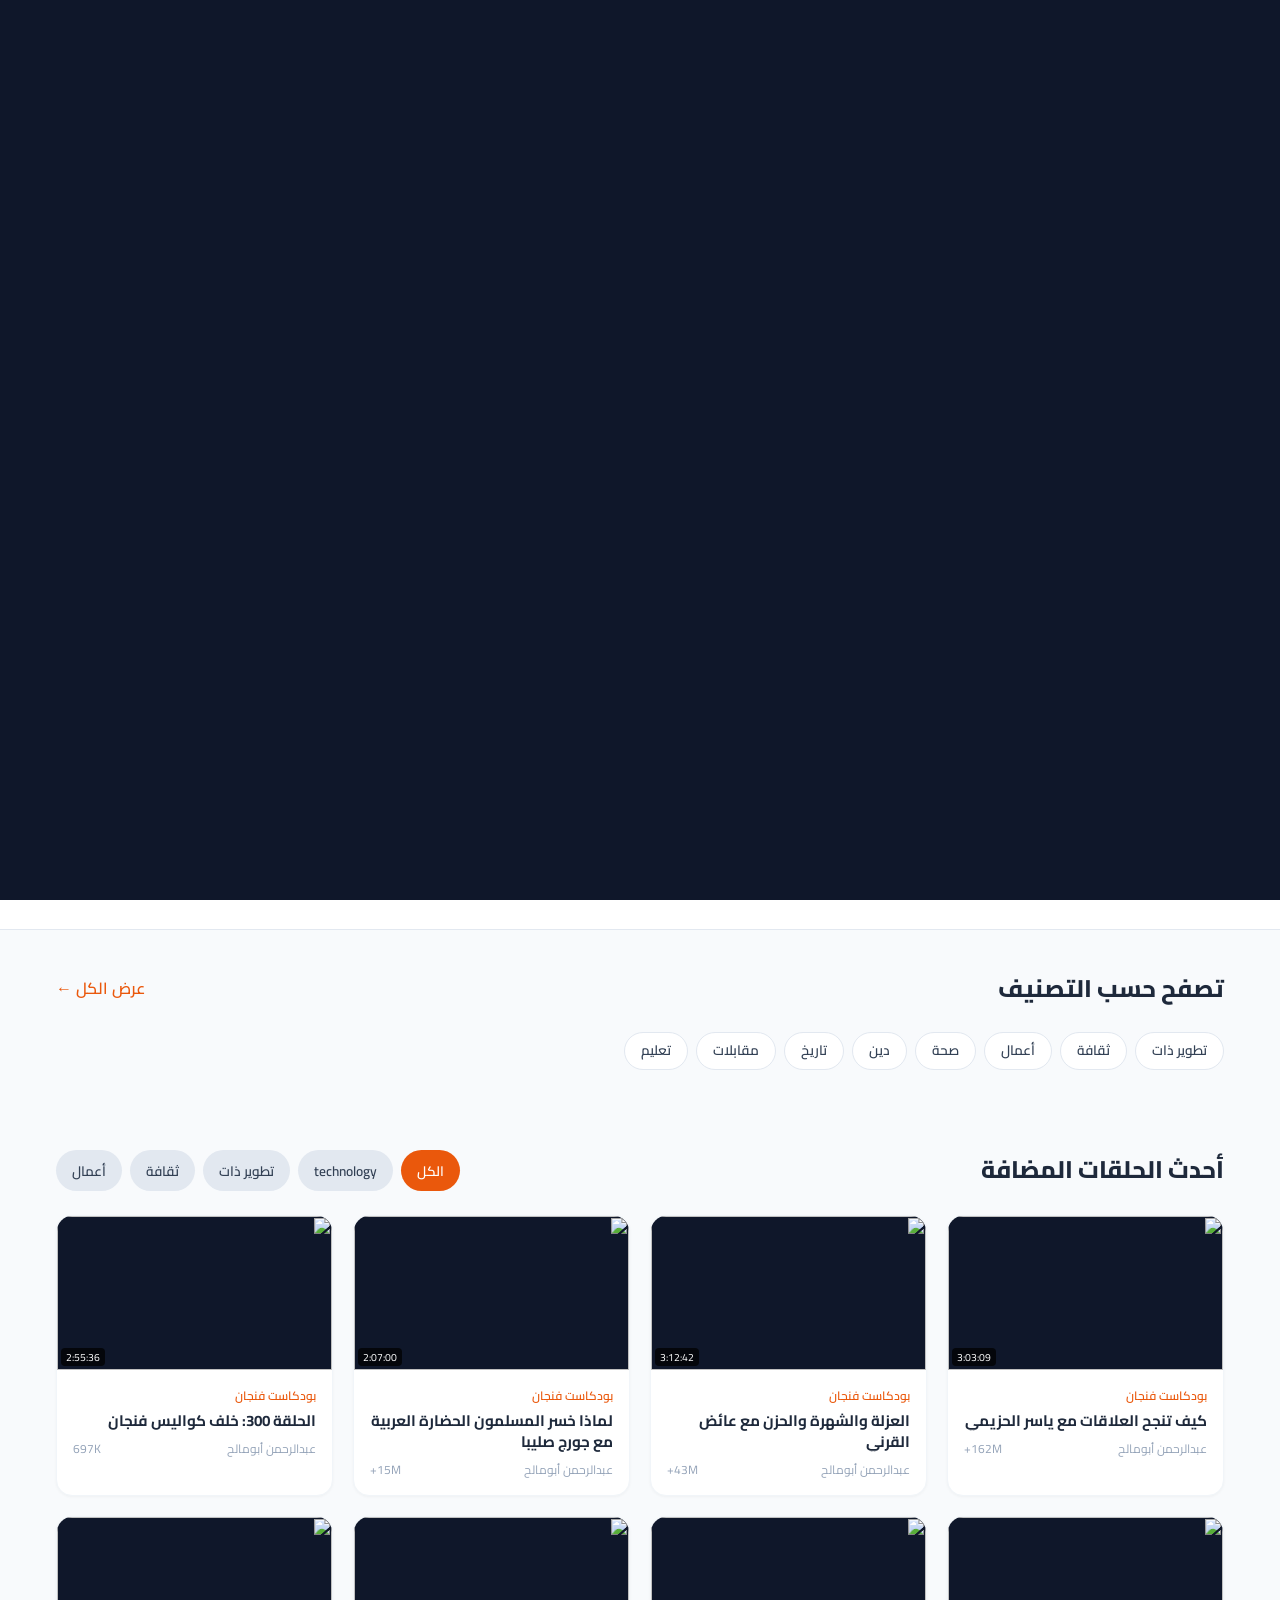
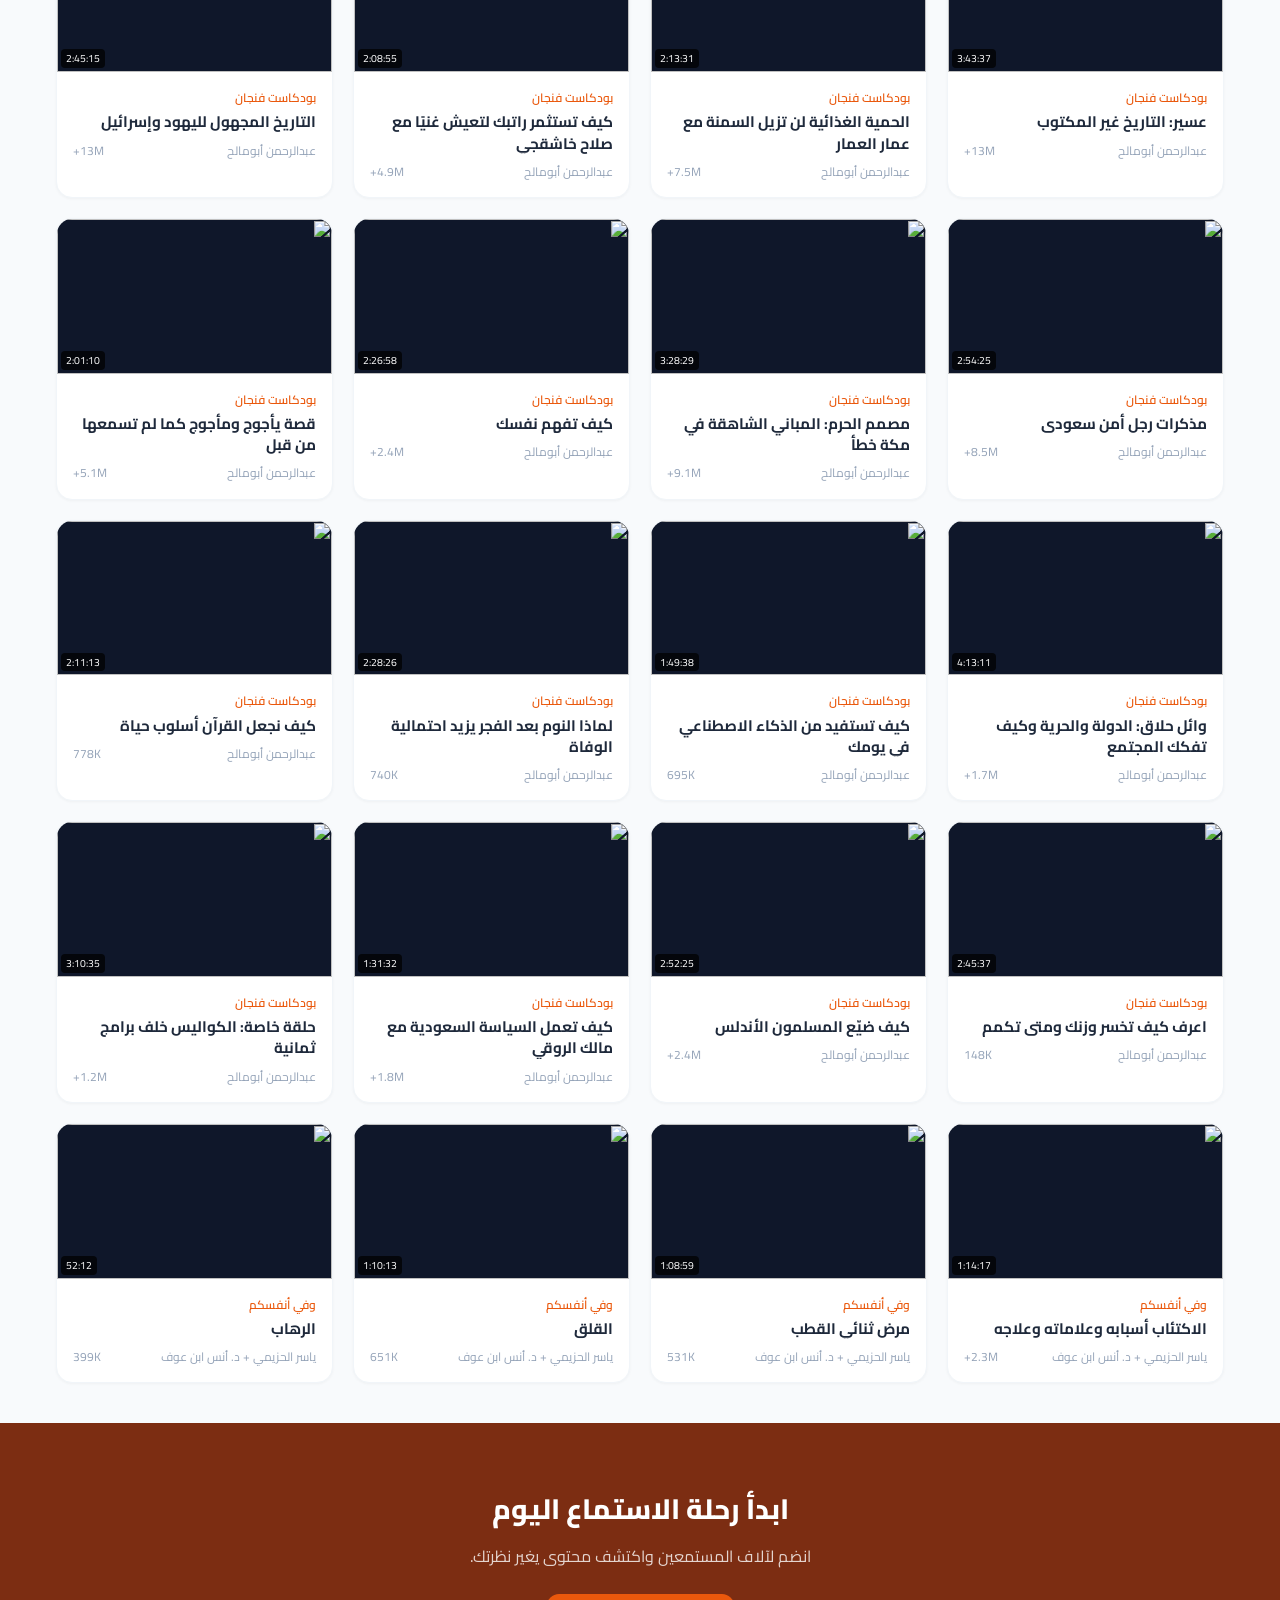
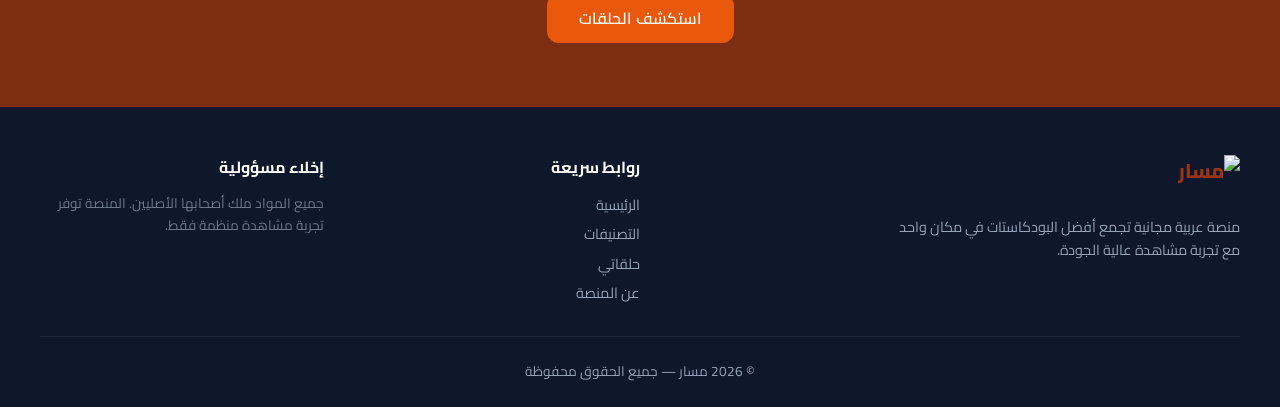
==== index.html @ dd9d873a "Update index.html" ====
<!DOCTYPE html>
<html lang="ar" dir="rtl">
<head>
  <meta charset="UTF-8"/>
  <meta name="viewport" content="width=device-width, initial-scale=1.0"/>
  <title>مسار | Masar</title>
  <link href="https://fonts.googleapis.com/css2?family=Cairo:wght@400;600;700;800&family=Inter:wght@400;600;700&display=swap" rel="stylesheet"/>
  <link rel="stylesheet" href="css/style.css"/>
</head>
<body class="rtl">
  <nav class="navbar" id="navbar"></nav>

  <section class="hero hero-modern">
    <div class="hero-inner">
      <!-- Visual side - standing style like Manhaj -->
      <div class="hero-visual">
        <div class="hosts-composition">
          <!-- Soft glow behind -->
          <div class="glow-circle"></div>

          <!-- Back hosts -->
          <div class="host-figure host-back host-left">
            <img src="img/abumalih.png" alt="عبدالرحمن أبومالح"/>
          </div>
          <div class="host-figure host-back host-right">
            <img src="img/host3.png" alt="مضيف"/>
          </div>

          <!-- Front: Yasser -->
          <div class="host-figure host-front">
            <img src="img/yasser.png" alt="ياسر الحزيمي"/>
          </div>

          <!-- Floating badges (these move) -->
          <div class="float-badge badge-top">
            <span class="badge-icon"><svg viewBox="0 0 24 24" width="18" height="18" fill="currentColor" aria-hidden="true"><path d="M8 5v14l11-7z"/></svg></span>
            <div>
              <strong>70+</strong>
              <small>حلقة مميزة</small>
            </div>
          </div>
          <div class="float-badge badge-bottom">
            <span class="badge-icon green"><svg viewBox="0 0 24 24" width="18" height="18" fill="currentColor" aria-hidden="true"><path d="M19 13h-6v6h-2v-6H5v-2h6V5h2v6h6v2z"/></svg></span>
            <div>
              <strong>10+</strong>
              <small>تصنيفات</small>
            </div>
          </div>
          <div class="float-badge badge-mid">
            <span class="badge-icon blue"><svg viewBox="0 0 24 24" width="18" height="18" fill="currentColor" aria-hidden="true"><path d="M12 3a9 9 0 0 0-9 9v7c0 1.1.9 2 2 2h2v-8H5v-1a7 7 0 0 1 14 0v1h-2v8h2c1.1 0 2-.9 2-2v-7a9 9 0 0 0-9-9z"/></svg></span>
            <div>
              <strong>مجاني</strong>
              <small>100% بدون اشتراك</small>
            </div>
          </div>
          <div class="float-icon icon-play"><svg viewBox="0 0 24 24" width="18" height="18" fill="currentColor" aria-hidden="true"><path d="M8 5v14l11-7z"/></svg></div>
          <div class="float-icon icon-award"><svg viewBox="0 0 24 24" width="20" height="20" fill="currentColor" aria-hidden="true"><path d="M12 17.27L18.18 21l-1.64-7.03L22 9.24l-7.19-.61L12 2 9.19 8.63 2 9.24l5.46 4.73L5.82 21z"/></svg></div>
          <div class="float-icon icon-users"><svg viewBox="0 0 24 24" width="20" height="20" fill="currentColor" aria-hidden="true"><path d="M16 11c1.66 0 2.99-1.34 2.99-3S17.66 5 16 5s-3 1.34-3 3 1.34 3 3 3zm-8 0c1.66 0 2.99-1.34 2.99-3S9.66 5 8 5 5 6.34 5 8s1.34 3 3 3zm0 2c-2.33 0-7 1.17-7 3.5V19h14v-2.5c0-2.33-4.67-3.5-7-3.5zm8 0c-.29 0-.62.02-.97.05 1.16.84 1.97 1.97 1.97 3.45V19h6v-2.5c0-2.33-4.67-3.5-7-3.5z"/></svg></div>
        </div>
        <div class="brand-watermark">مسار</div>
      </div>

      <!-- Content side -->
      <div class="hero-content">
        <h1 id="heroTitle">اكتشف أفضل البودكاستات<br>العربية مع <span>مسار</span></h1>
        <p id="heroDesc">انضم إلى آلاف المستمعين العرب. تصفح مئات الحلقات المجانية في التطوير الذاتي، الثقافة، الأعمال، الدين وأكثر واحصل على تجربة مشاهدة عالية الجودة.</p>
        
        <div class="search-box modern-search">
          <button id="searchBtn" onclick="doSearch()">ابحث الآن</button>
          <input type="text" id="searchInput" placeholder="ابحث عن حلقة (مثال: تطوير الذات)..." onkeypress="if(event.key==='Enter')doSearch()"/>
          <span class="search-icon"><svg viewBox="0 0 24 24" width="18" height="18" fill="none" stroke="currentColor" stroke-width="2.2" stroke-linecap="round" aria-hidden="true"><circle cx="11" cy="11" r="7"/><path d="M20 20l-3.5-3.5"/></svg></span>
        </div>

        <div class="hero-badges" id="badges">
          <span>✓ محتوى مجاني</span>
          <span>✓ فيديو عالي الجودة</span>
          <span>✓ محتوى متنوع</span>
        </div>
      </div>
    </div>
  </section>

  <section class="stats">
    <div class="stats-grid">
      <div class="stat-card">
        <div class="stat-icon"><svg viewBox="0 0 24 24" width="18" height="18" fill="currentColor" aria-hidden="true"><path d="M9 16.17L4.83 12l-1.42 1.41L9 19 21 7l-1.41-1.41z"/></svg></div>
        <div class="stat-num" id="stat1">100%</div>
        <div class="stat-label" id="stat1l">محتوى مجاني</div>
      </div>
      <div class="stat-card">
        <div class="stat-icon"><svg viewBox="0 0 24 24" width="18" height="18" fill="currentColor" aria-hidden="true"><path d="M10 4H4c-1.1 0-2 .9-2 2v12c0 1.1.9 2 2 2h16c1.1 0 2-.9 2-2V8c0-1.1-.9-2-2-2h-8l-2-2z"/></svg></div>
        <div class="stat-num" id="stat2">10</div>
        <div class="stat-label" id="stat2l">تصنيف مختلف</div>
      </div>
      <div class="stat-card">
        <div class="stat-icon"><svg viewBox="0 0 24 24" width="18" height="18" fill="currentColor" aria-hidden="true"><path d="M12 3a9 9 0 0 0-9 9v7c0 1.1.9 2 2 2h2v-8H5v-1a7 7 0 0 1 14 0v1h-2v8h2c1.1 0 2-.9 2-2v-7a9 9 0 0 0-9-9z"/></svg></div>
        <div class="stat-num" id="stat3">70</div>
        <div class="stat-label" id="stat3l">حلقة متاحة</div>
      </div>
      <div class="stat-card">
        <div class="stat-icon"><svg viewBox="0 0 24 24" width="18" height="18" fill="currentColor" aria-hidden="true"><path d="M8 5v14l11-7z"/></svg></div>
        <div class="stat-num" id="stat4">12K+</div>
        <div class="stat-label" id="stat4l">مشاهدة للحلقات</div>
      </div>
    </div>
  </section>

  <section class="section">
    <div class="section-header">
      <h2 id="browseTitle"></h2>
      <a href="categories.html" id="viewAll" style="color:var(--primary-600);font-weight:600"></a>
    </div>
    <div class="chips" id="homeCats"></div>
  </section>

  <section class="section" id="latestSec">
    <div class="section-header">
      <h2 id="latestTitle"></h2>
      <div class="chips" id="filters"></div>
    </div>
    <div class="podcast-grid" id="grid"></div>
  </section>

  <section class="cta">
    <h2 id="ctaTitle"></h2>
    <p id="ctaDesc"></p>
    <a href="categories.html" class="btn btn-primary" id="ctaBtn" style="font-size:1rem;padding:0.75rem 2rem"></a>
  </section>

  <footer class="footer" id="footer"></footer>

  <script src="https://www.gstatic.com/firebasejs/10.13.1/firebase-app-compat.js"></script>
  <script src="https://www.gstatic.com/firebasejs/10.13.1/firebase-auth-compat.js"></script>
  <script src="js/firebase-config.js"></script>
  <script src="js/data.js"></script>
  <script src="js/app.js"></script>
  <script>initFirebase();</script>
  <script>
    function renderPage(){ renderHome(); }
    renderHome();
  </script>
</body>
</html>
---- css/style.css ----
:root {
  --primary-50: #fff7ed;
  --primary-100: #ffedd5;
  --primary-400: #fb923c;
  --primary-500: #f97316;
  --primary-600: #ea580c;
  --primary-700: #c2410c;
  --primary-800: #9a3412;
  --primary-900: #7c2d12;
}

* { box-sizing: border-box; margin: 0; padding: 0; }
html {
  scroll-behavior: smooth;
}
html, body {
  scroll-behavior: smooth;
  overscroll-behavior: smooth;
}

body {
  font-family: 'Cairo', 'Segoe UI', Tahoma, sans-serif;
  background: #f8fafc;
  color: #1e293b;
  line-height: 1.6;
}

body.ltr { font-family: 'Inter', 'Segoe UI', sans-serif; direction: ltr; }
body.rtl { direction: rtl; }

a { text-decoration: none; color: inherit; }
img { max-width: 100%; display: block; }

/* Navbar */
.navbar {
  background: rgba(255,255,255,0.95);
  backdrop-filter: blur(12px);
  border-bottom: 1px solid #e2e8f0;
  position: sticky;
  top: 0;
  z-index: 100;
}
.nav-inner {
  max-width: 1200px;
  margin: 0 auto;
  padding: 0 1rem;
  height: 64px;
  display: flex;
  align-items: center;
  justify-content: space-between;
}
.logo {
  display: flex;
  align-items: center;
  gap: 0.5rem;
  font-weight: 800;
  font-size: 1.25rem;
  color: var(--primary-800);
}
.logo-icon {
  width: 40px;
  height: 40px;
  border-radius: 12px;
  background: linear-gradient(135deg, var(--primary-500), var(--primary-700));
  color: white;
  display: flex;
  align-items: center;
  justify-content: center;
  font-weight: 800;
  font-size: 1.25rem;
}
.nav-links { display: flex; gap: 2rem; font-weight: 600; font-size: 0.9rem; }
.nav-links a:hover, .nav-links a.active { color: var(--primary-600); }
.nav-actions { display: flex; align-items: center; gap: 0.75rem; }
.btn {
  display: inline-flex;
  align-items: center;
  gap: 0.4rem;
  padding: 0.5rem 1rem;
  border-radius: 12px;
  font-weight: 600;
  font-size: 0.875rem;
  border: none;
  cursor: pointer;
  transition: 0.2s;
}
.btn-primary { background: var(--primary-600); color: white; }
.btn-primary:hover { background: var(--primary-700); }
.btn-ghost { background: transparent; color: #64748b; }
.btn-ghost:hover { background: #f1f5f9; color: var(--primary-600); }

/* Hero */
.hero {
  background: linear-gradient(135deg, #7c2d12 0%, #c2410c 40%, #f97316 100%);
  color: white;
  padding: 4rem 1rem 5rem;
  text-align: center;
  position: relative;
  overflow: hidden;
}
.hero h1 {
  font-size: clamp(2rem, 5vw, 3.5rem);
  font-weight: 800;
  line-height: 1.2;
  margin-bottom: 1.25rem;
}
.hero h1 span { color: #ffedd5; }
.hero p {
  font-size: 1.15rem;
  opacity: 0.9;
  max-width: 640px;
  margin: 0 auto 2rem;
}
.search-box {
  background: white;
  border-radius: 16px;
  padding: 0.4rem;
  display: flex;
  max-width: 600px;
  margin: 0 auto;
  box-shadow: 0 20px 40px rgba(0,0,0,0.2);
}
.search-box input {
  flex: 1;
  border: none;
  outline: none;
  padding: 0.9rem 1.25rem;
  font-size: 1rem;
  font-family: inherit;
  color: #1e293b;
}
.search-box button {
  background: var(--primary-600);
  color: white;
  border: none;
  padding: 0.9rem 1.5rem;
  border-radius: 12px;
  font-weight: 700;
  cursor: pointer;
  font-family: inherit;
}
.search-box button:hover { background: var(--primary-700); }
.hero-badges {
  display: flex;
  flex-wrap: wrap;
  justify-content: center;
  gap: 0.75rem;
  margin-top: 1.75rem;
  font-size: 0.875rem;
}
.hero-badges span {
  background: rgba(255,255,255,0.2);
  padding: 0.35rem 1rem;
  border-radius: 999px;
}

/* Stats */
.stats {
  background: white;
  border-bottom: 1px solid #e2e8f0;
  padding: 2rem 1rem;
}
.stats-grid {
  max-width: 1200px;
  margin: 0 auto;
  display: grid;
  grid-template-columns: repeat(2, 1fr);
  gap: 1.5rem;
  text-align: center;
}
@media (min-width: 768px) {
  .stats-grid { grid-template-columns: repeat(4, 1fr); }
}
.stat-num {
  font-size: 2rem;
  font-weight: 800;
  color: var(--primary-600);
}
.stat-label { color: #64748b; font-size: 0.875rem; margin-top: 0.25rem; }

/* Sections */
.section {
  max-width: 1200px;
  margin: 0 auto;
  padding: 2.5rem 1rem;
}
.section-header {
  display: flex;
  align-items: center;
  justify-content: space-between;
  margin-bottom: 1.5rem;
  flex-wrap: wrap;
  gap: 1rem;
}
.section-header h2 {
  font-size: 1.5rem;
  font-weight: 800;
}
.chips {
  display: flex;
  flex-wrap: wrap;
  gap: 0.5rem;
}
.chip {
  padding: 0.45rem 1rem;
  border-radius: 999px;
  font-size: 0.85rem;
  font-weight: 600;
  background: #e2e8f0;
  color: #334155;
  border: none;
  cursor: pointer;
  font-family: inherit;
  transition: 0.2s;
}
.chip:hover, .chip.active {
  background: var(--primary-600);
  color: white;
}
.chip-outline {
  background: white;
  border: 1px solid #e2e8f0;
  color: #334155;
}
.chip-outline:hover, .chip-outline.active {
  border-color: var(--primary-500);
  background: var(--primary-50);
  color: var(--primary-700);
}

/* Grid */
.podcast-grid {
  display: grid;
  grid-template-columns: 1fr;
  gap: 1.25rem;
}
@media (min-width: 640px) { .podcast-grid { grid-template-columns: repeat(2, 1fr); } }
@media (min-width: 1024px) { .podcast-grid { grid-template-columns: repeat(3, 1fr); } }
@media (min-width: 1280px) { .podcast-grid { grid-template-columns: repeat(4, 1fr); } }

.card {
  background: white;
  border-radius: 16px;
  overflow: hidden;
  border: 1px solid #f1f5f9;
  box-shadow: 0 1px 3px rgba(0,0,0,0.04);
  transition: 0.3s;
  display: block;
}
.card:hover {
  transform: translateY(-6px);
  box-shadow: 0 20px 40px rgba(0,0,0,0.12);
}
.card-thumb {
  position: relative;
  aspect-ratio: 16/9;
  overflow: hidden;
  background: #0f172a;
}
.card-thumb img {
  width: 100%;
  height: 100%;
  object-fit: cover;
  transition: 0.5s;
}
.card:hover .card-thumb img { transform: scale(1.05); }

.card-play {
  position: absolute;
  inset: 0;
  display: flex;
  align-items: center;
  justify-content: center;
  background: rgba(15,23,42,0.35);
  opacity: 0;
  transition: opacity 0.25s ease;
  z-index: 2;
}
.card-play span {
  width: 52px;
  height: 52px;
  border-radius: 50%;
  background: rgba(249,115,22,0.95);
  color: #fff;
  display: flex;
  align-items: center;
  justify-content: center;
  font-size: 1.15rem;
  box-shadow: 0 8px 24px rgba(0,0,0,0.25);
  transform: scale(0.85);
  transition: transform 0.25s ease;
  padding-left: 3px; /* optical center for play triangle */
}
.card:hover .card-play { opacity: 1; }
.card:hover .card-play span { transform: scale(1); }

.card-duration {
  position: absolute;
  bottom: 0.6rem;
  inset-inline-end: 0.6rem;
  background: rgba(0,0,0,0.75);
  color: white;
  font-size: 0.7rem;
  padding: 0.2rem 0.5rem;
  border-radius: 6px;
}
.card-cat {
  position: absolute;
  top: 0.6rem;
  inset-inline-start: 0.6rem;
  background: var(--primary-600);
  color: white;
  font-size: 0.7rem;
  font-weight: 700;
  padding: 0.2rem 0.6rem;
  border-radius: 8px;
}
.card-body { padding: 1rem; }
.card-show {
  font-size: 0.75rem;
  color: var(--primary-600);
  font-weight: 600;
  margin-bottom: 0.25rem;
}
.card-title {
  font-weight: 700;
  font-size: 0.95rem;
  line-height: 1.4;
  display: -webkit-box;
  -webkit-line-clamp: 2;
  -webkit-box-orient: vertical;
  overflow: hidden;
  margin-bottom: 0.5rem;
}
.card:hover .card-title { color: var(--primary-700); }
.card-meta {
  display: flex;
  justify-content: space-between;
  font-size: 0.75rem;
  color: #94a3b8;
}

/* CTA */
.cta {
  background: var(--primary-900);
  color: white;
  text-align: center;
  padding: 4rem 1rem;
}
.cta h2 { font-size: 1.75rem; font-weight: 800; margin-bottom: 0.75rem; }
.cta p { opacity: 0.8; margin-bottom: 1.5rem; }

/* Footer */
.footer {
  background: #0f172a;
  color: #94a3b8;
  padding: 3rem 1rem 1.5rem;
}
.footer-inner {
  max-width: 1200px;
  margin: 0 auto;
  display: grid;
  gap: 2rem;
}
@media (min-width: 768px) {
  .footer-inner { grid-template-columns: 2fr 1fr 1fr; }
}
.footer h4 { color: white; font-weight: 700; margin-bottom: 0.75rem; }
.footer a:hover { color: var(--primary-400); }
.footer-bottom {
  max-width: 1200px;
  margin: 2rem auto 0;
  padding-top: 1.5rem;
  border-top: 1px solid #1e293b;
  text-align: center;
  font-size: 0.85rem;
}

/* Player page */
.player-wrap {
  max-width: 1000px;
  margin: 0 auto;
  padding: 1.5rem 1rem;
}
.player-box {
  position: relative;
  padding-bottom: 56.25%;
  height: 0;
  background: #000;
  border-radius: 16px;
  overflow: hidden;
  box-shadow: 0 20px 50px rgba(0,0,0,0.25);
}
.player-box iframe {
  position: absolute;
  top: 0; left: 0;
  width: 100%; height: 100%;
  border: 0;
}
.player-box.fullscreen {
  position: fixed !important;
  inset: 0 !important;
  z-index: 9999 !important;
  padding-bottom: 0 !important;
  height: 100vh !important;
  border-radius: 0 !important;
}

.player-box:hover 


.info-card {
  background: white;
  border-radius: 16px;
  padding: 1.5rem;
  margin-top: 1.5rem;
  border: 1px solid #f1f5f9;
}
.info-card .badge {
  display: inline-block;
  background: var(--primary-100);
  color: var(--primary-700);
  font-size: 0.75rem;
  font-weight: 700;
  padding: 0.25rem 0.75rem;
  border-radius: 999px;
  margin-bottom: 0.75rem;
}
.info-card h1 {
  font-size: 1.5rem;
  font-weight: 800;
  margin-bottom: 0.75rem;
  line-height: 1.3;
}
.empty {
  text-align: center;
  padding: 4rem 1rem;
  color: #94a3b8;
}

/* Mobile nav */
.mobile-menu-btn { display: none; background: none; border: none; font-size: 1.4rem; cursor: pointer; color: #64748b; }
@media (max-width: 768px) {
  .nav-links { display: none; }
  .mobile-menu-btn { display: block; }
  .nav-links.open {
    display: flex;
    flex-direction: column;
    position: absolute;
    top: 64px;
    left: 0; right: 0;
    background: white;
    padding: 1rem;
    border-bottom: 1px solid #e2e8f0;
    gap: 0.75rem;
  }
}

/* ===== Navbar Manhaj-style ===== */
.navbar {
  background: #fff;
  border-bottom: 1px solid #eef2f7;
  box-shadow: 0 1px 3px rgba(0,0,0,0.04);
}
.nav-inner {
  max-width: 1280px;
  height: 70px;
  gap: 1rem;
}
.logo {
  gap: 0.6rem;
  flex-shrink: 0;
  align-items: center;
}
.logo img.logo-img {
  height: 42px;
  width: auto;
  max-width: 180px;
  object-fit: contain;
  display: block;
}
.logo-icon {
  width: 42px;
  height: 42px;
  border-radius: 10px;
  background: linear-gradient(135deg, #f97316, #c2410c);
  font-size: 1.1rem;
}
.logo-text {
  display: flex;
  flex-direction: column;
  line-height: 1.15;
}
.logo-text strong { font-size: 1.05rem; color: #9a3412; }
.logo-text small { font-size: 0.65rem; color: #94a3b8; font-weight: 500; }

.nav-links {
  display: flex;
  gap: 0;
  flex: 1;
  justify-content: center;
}
.nav-links a {
  padding: 0.5rem 1rem;
  font-weight: 600;
  font-size: 0.9rem;
  color: #475569;
  border-bottom: 2px solid transparent;
  transition: 0.2s;
}
.nav-links a:hover { color: #ea580c; }
.nav-links a.active {
  color: #9a3412;
  border-bottom-color: #f97316;
}

.nav-search {
  display: flex;
  align-items: center;
  background: #f1f5f9;
  border-radius: 999px;
  padding: 0.35rem 0.9rem;
  gap: 0.4rem;
  min-width: 140px;
}
.nav-search input {
  border: none;
  background: transparent;
  outline: none;
  font-size: 0.85rem;
  width: 100px;
  font-family: inherit;
  color: #334155;
}
.nav-search span {
  font-size: 0.7rem;
  color: #94a3b8;
  background: #e2e8f0;
  padding: 0.1rem 0.4rem;
  border-radius: 4px;
}

.avatar-btn {
  width: 38px;
  height: 38px;
  border-radius: 50%;
  border: 2px solid #e2e8f0;
  background: #ec4899;
  color: white;
  font-weight: 700;
  font-size: 0.95rem;
  cursor: pointer;
  display: flex;
  align-items: center;
  justify-content: center;
  overflow: hidden;
  flex-shrink: 0;
  transition: 0.2s;
}
.avatar-btn:hover { border-color: #f97316; transform: scale(1.05); }

.avatar-btn img { width: 100%; height: 100%; object-fit: cover; }

/* Avatar dropdown */
.avatar-wrap {
  position: relative;
  display: flex;
  align-items: center;
}
.avatar-dropdown {
  display: none;
  position: absolute;
  top: calc(100% + 10px);
  left: 50%;
  transform: translateX(-50%);
  min-width: 220px;
  background: #fff;
  border-radius: 14px;
  box-shadow: 0 12px 40px rgba(15,23,42,0.15);
  border: 1px solid #e2e8f0;
  z-index: 300;
  overflow: hidden;
  padding: 0.4rem 0;
}
body.rtl .avatar-dropdown {
  left: auto;
  right: 0;
  transform: none;
}
body.ltr .avatar-dropdown {
  left: auto;
  right: 0;
  transform: none;
}
.avatar-dropdown.show { display: block; }
.avatar-dd-header {
  padding: 0.85rem 1rem 0.7rem;
  border-bottom: 1px solid #f1f5f9;
}
.avatar-dd-name {
  font-weight: 700;
  font-size: 0.92rem;
  color: #1e293b;
  line-height: 1.3;
}
.avatar-dd-email {
  font-size: 0.78rem;
  color: #64748b;
  margin-top: 0.15rem;
  direction: ltr;
  text-align: inherit;
}
.avatar-dd-item {
  display: block;
  width: 100%;
  text-align: right;
  background: none;
  border: none;
  padding: 0.65rem 1rem;
  font-size: 0.9rem;
  font-family: inherit;
  color: #334155;
  cursor: pointer;
  transition: 0.15s;
}
body.ltr .avatar-dd-item { text-align: left; }
.avatar-dd-item:hover { background: #f8fafc; color: var(--primary-600); }
.avatar-dd-logout {
  color: #dc2626 !important;
  font-weight: 600;
  border-top: 1px solid #f1f5f9;
  margin-top: 0.25rem;
}
.avatar-dd-logout:hover { background: #fef2f2 !important; color: #b91c1c !important; }
.avatar-dd-stats {
  color: #0369a1 !important;
  font-weight: 600;
}
.avatar-dd-stats:hover { background: #f0f9ff !important; }

/* Stats modal */
.stats-modal { max-width: 420px; }
.stats-grid {
  display: grid;
  grid-template-columns: repeat(3, 1fr);
  gap: 0.75rem;
  margin: 1.25rem 0;
}
.stat-box {
  background: #f8fafc;
  border-radius: 12px;
  padding: 1rem 0.5rem;
  text-align: center;
  border: 1px solid #f1f5f9;
}
.stat-num {
  font-size: 1.5rem;
  font-weight: 800;
  color: var(--primary-600);
  line-height: 1.2;
}
.stat-label {
  font-size: 0.72rem;
  color: #64748b;
  margin-top: 0.35rem;
  line-height: 1.3;
}
.stats-subtitle {
  font-size: 0.95rem;
  font-weight: 700;
  margin: 0.5rem 0 0.75rem;
  color: #334155;
}
.stats-countries { display: flex; flex-direction: column; gap: 0.4rem; }
.stat-country {
  display: flex;
  align-items: center;
  gap: 0.75rem;
  padding: 0.5rem 0.75rem;
  background: #f8fafc;
  border-radius: 10px;
  font-size: 0.9rem;
  font-weight: 600;
}
.stat-rank {
  width: 24px;
  height: 24px;
  border-radius: 50%;
  background: var(--primary-100);
  color: var(--primary-700);
  display: flex;
  align-items: center;
  justify-content: center;
  font-size: 0.75rem;
  font-weight: 800;
}


/* Auth modal */
.modal-overlay {
  position: fixed;
  inset: 0;
  background: rgba(15,23,42,0.5);
  z-index: 200;
  display: none;
  align-items: center;
  justify-content: center;
  padding: 1rem;
}
.modal-overlay.show { display: flex; }
.modal {
  background: white;
  border-radius: 20px;
  padding: 2rem;
  width: 100%;
  max-width: 400px;
  box-shadow: 0 25px 50px rgba(0,0,0,0.2);
}
.modal h2 { font-size: 1.4rem; font-weight: 800; margin-bottom: 0.5rem; }
.modal p { color: #64748b; font-size: 0.9rem; margin-bottom: 1.5rem; }
.form-group { margin-bottom: 1rem; }
.form-group label { display: block; font-size: 0.85rem; font-weight: 600; margin-bottom: 0.35rem; color: #334155; }
.form-group input {
  width: 100%;
  padding: 0.7rem 1rem;
  border: 1.5px solid #e2e8f0;
  border-radius: 12px;
  font-size: 0.95rem;
  font-family: inherit;
  outline: none;
  transition: 0.2s;
}
.form-group input:focus { border-color: #f97316; box-shadow: 0 0 0 3px rgba(249,115,22,0.15); }
.modal-btns { display: flex; gap: 0.75rem; margin-top: 1.25rem; }
.modal-btns .btn { flex: 1; justify-content: center; padding: 0.7rem; }
.btn-outline { background: white; border: 1.5px solid #e2e8f0; color: #334155; }
.btn-outline:hover { background: #f8fafc; }
.auth-switch { text-align: center; margin-top: 1rem; font-size: 0.85rem; color: #64748b; }
.auth-switch a { color: #f97316; font-weight: 600; cursor: pointer; }
.auth-error { color: #dc2626; font-size: 0.85rem; margin-top: 0.5rem; display: none; }

/* Profile page */
.profile-card {
  background: white;
  border-radius: 20px;
  padding: 2rem;
  border: 1px solid #f1f5f9;
  max-width: 480px;
  margin: 0 auto;
}
.profile-avatar-wrap {
  text-align: center;
  margin-bottom: 1.5rem;
}
.profile-avatar {
  width: 96px;
  height: 96px;
  border-radius: 50%;
  background: #ec4899;
  color: white;
  font-size: 2.5rem;
  font-weight: 800;
  display: inline-flex;
  align-items: center;
  justify-content: center;
  overflow: hidden;
  border: 3px solid #e2e8f0;
  margin-bottom: 0.75rem;
}
.profile-avatar img { width: 100%; height: 100%; object-fit: cover; }
.avatar-upload-btn {
  font-size: 0.85rem;
  color: #f97316;
  font-weight: 600;
  cursor: pointer;
  background: none;
  border: none;
  font-family: inherit;
}

@media (max-width: 900px) {
  .nav-links { display: none; }
  .nav-search { display: none; }
  .nav-links.open {
    display: flex;
    flex-direction: column;
    position: absolute;
    top: 70px;
    left: 0; right: 0;
    background: white;
    padding: 0.5rem 0;
    border-bottom: 1px solid #e2e8f0;
    box-shadow: 0 8px 20px rgba(0,0,0,0.08);
  }
  .nav-links.open a {
    padding: 0.75rem 1.5rem;
    border-bottom: none;
  }
}

/* ===== Modern Hero matching Manhaj style ===== */
.hero-modern {
  background: #ffffff;
  color: #0f172a;
  padding: 3rem 1rem 4rem;
  position: relative;
  overflow: hidden;
}
.hero-modern::before {
  content: '';
  position: absolute;
  inset: 0;
  background: 
    radial-gradient(circle at 20% 30%, rgba(249,115,22,0.06) 0%, transparent 50%),
    radial-gradient(circle at 80% 70%, rgba(249,115,22,0.04) 0%, transparent 40%);
  pointer-events: none;
}
.hero-inner {
  max-width: 1200px;
  margin: 0 auto;
  display: flex;
  align-items: center;
  gap: 3rem;
  position: relative;
  z-index: 1;
}
.hero-visual {
  flex: 1;
  position: relative;
  min-height: 420px;
  display: flex;
  align-items: center;
  justify-content: center;
}
.hosts-composition {
  position: relative;
  width: 380px;
  height: 380px;
}
.host-circle {
  position: absolute;
  border-radius: 50%;
  overflow: hidden;
  border: 4px solid white;
  box-shadow: 0 12px 40px rgba(0,0,0,0.12);
  background: #e2e8f0;
}
.host-circle img {
  width: 100%;
  height: 100%;
  object-fit: cover;
}
/* host-back / host-front styles defined in standing hosts section below */
.host-name {
  position: absolute;
  bottom: 12px;
  left: 0; right: 0;
  text-align: center;
  background: linear-gradient(transparent, rgba(0,0,0,0.7));
  color: white;
  font-size: 0.85rem;
  font-weight: 700;
  padding: 1.5rem 0.5rem 0.6rem;
}
.float-badge {
  position: absolute;
  background: white;
  border-radius: 16px;
  padding: 0.6rem 1rem;
  display: flex;
  align-items: center;
  gap: 0.6rem;
  box-shadow: 0 8px 24px rgba(0,0,0,0.1);
  z-index: 5;
  font-size: 0.8rem;
}
.float-badge strong { display: block; font-size: 1rem; color: #0f172a; }
.float-badge small { color: #64748b; font-size: 0.7rem; }
.badge-icon {
  width: 36px; height: 36px;
  border-radius: 10px;
  background: #f97316;
  color: white;
  display: flex;
  align-items: center;
  justify-content: center;
  font-size: 0.9rem;
}
.badge-icon.green { background: #10b981; }
.badge-top {
  top: 10px;
  left: -10px;
}
.badge-bottom {
  bottom: 30px;
  right: -20px;
}
.float-icon {
  position: absolute;
  width: 48px; height: 48px;
  border-radius: 14px;
  background: white;
  box-shadow: 0 6px 20px rgba(0,0,0,0.1);
  display: flex;
  align-items: center;
  justify-content: center;
  font-size: 1.2rem;
  z-index: 4;
  color: #f97316;
}
.icon-play { top: 80px; left: -30px; }
.icon-award { bottom: 100px; right: -15px; color: #f59e0b; }
.brand-watermark {
  position: absolute;
  bottom: 0;
  left: 50%;
  transform: translateX(-50%);
  font-size: 1.1rem;
  font-weight: 800;
  color: #9a3412;
  opacity: 0.7;
}
.hero-content {
  flex: 1.1;
  text-align: right;
}
.hero-modern h1 {
  font-size: clamp(1.8rem, 4vw, 2.8rem);
  font-weight: 800;
  line-height: 1.25;
  margin-bottom: 1.25rem;
  color: #0f172a;
}
.hero-modern h1 span {
  color: #ea580c;
}
.hero-modern p {
  font-size: 1.05rem;
  color: #475569;
  max-width: 520px;
  margin-bottom: 1.75rem;
  line-height: 1.7;
}
.modern-search {
  background: white;
  border: 1px solid #e2e8f0;
  border-radius: 999px;
  padding: 0.35rem;
  display: flex;
  align-items: center;
  max-width: 520px;
  box-shadow: 0 4px 20px rgba(0,0,0,0.06);
  margin-bottom: 1.5rem;
}
.modern-search input {
  flex: 1;
  border: none;
  outline: none;
  padding: 0.85rem 1rem;
  font-size: 0.95rem;
  font-family: inherit;
  color: #1e293b;
  background: transparent;
}
.modern-search button {
  background: #0f172a;
  color: white;
  border: none;
  padding: 0.85rem 1.5rem;
  border-radius: 999px;
  font-weight: 700;
  cursor: pointer;
  font-family: inherit;
  white-space: nowrap;
  transition: 0.2s;
}
.modern-search button:hover { background: #1e293b; }
.search-icon {
  color: #94a3b8;
  padding: 0 0.75rem;
  font-size: 1.1rem;
}
.hero-modern .hero-badges {
  display: flex;
  flex-wrap: wrap;
  gap: 0.75rem;
  margin-top: 0;
  justify-content: flex-start;
}
.hero-modern .hero-badges span {
  background: #f0f9ff;
  color: #c2410c;
  padding: 0.4rem 1rem;
  border-radius: 999px;
  font-size: 0.85rem;
  font-weight: 600;
}

@media (max-width: 900px) {
  .hero-inner {
    flex-direction: column-reverse;
    text-align: center;
  }
  .hero-content { text-align: center; }
  .hero-modern p { margin-left: auto; margin-right: auto; }
  .modern-search { margin-left: auto; margin-right: auto; }
  .hero-modern .hero-badges { justify-content: center; }
  .hero-visual { min-height: 320px; }
}

/* Floating animation ONLY for badges/icons - images stay still */
@keyframes float-badge {
  0%, 100% { transform: translateY(0); }
  50% { transform: translateY(-10px); }
}

/* ===== Standing hosts - transparent PNGs, facing forward ===== */
.hosts-composition {
  position: relative;
  width: 440px;
  height: 480px;
  animation: none;
}

.glow-circle {
  position: absolute;
  top: 55%;
  left: 50%;
  transform: translate(-50%, -50%);
  width: 380px;
  height: 380px;
  border-radius: 50%;
  background: radial-gradient(circle, rgba(249,115,22,0.10) 0%, rgba(249,115,22,0.03) 50%, transparent 70%);
  border: 1px solid rgba(249,115,22,0.12);
  z-index: 0;
  box-shadow: 0 0 60px rgba(249,115,22,0.06);
}

.host-figure {
  position: absolute;
  overflow: visible;
  background: transparent;
  z-index: 2;
  border-radius: 0;
  box-shadow: none;
}

.host-figure img {
  width: 100%;
  height: 100%;
  object-fit: contain;
  object-position: bottom center;
  display: block;
  background: transparent;
  filter: drop-shadow(0 16px 28px rgba(0,0,0,0.18));
}

/* Front: Yasser - larger, centered */
.host-front {
  width: 250px;
  height: 380px;
  top: 50%;
  left: 50%;
  transform: translate(-50%, -48%);
  z-index: 5;
}

/* Back hosts - smaller, offset left/right */
.host-back {
  width: 165px;
  height: 250px;
  opacity: 0.95;
  z-index: 1;
  display: block !important;
}
.host-left {
  top: 75px;
  right: 5px;
  transform: rotate(3deg);
}
.host-right {
  top: 95px;
  left: 5px;
  transform: rotate(-3deg);
}

/* Floating badges (only these move) */
.float-badge {
  position: absolute;
  background: white;
  border-radius: 16px;
  padding: 0.6rem 1rem;
  display: flex;
  align-items: center;
  gap: 0.6rem;
  box-shadow: 0 8px 24px rgba(0,0,0,0.1);
  z-index: 10;
  font-size: 0.8rem;
}
.float-badge strong { display: block; font-size: 1rem; color: #0f172a; }
.float-badge small { color: #64748b; font-size: 0.7rem; }
.badge-icon {
  width: 36px; height: 36px;
  border-radius: 10px;
  background: #f97316;
  color: white;
  display: flex;
  align-items: center;
  justify-content: center;
  font-size: 0.9rem;
}
.badge-icon.green { background: #10b981; }
.badge-top {
  top: 25px;
  left: -15px;
  animation: float-badge 4.5s ease-in-out infinite;
}
.badge-bottom {
  bottom: 55px;
  right: -25px;
  animation: float-badge 5s ease-in-out infinite 0.4s;
}
.float-icon {
  position: absolute;
  width: 48px; height: 48px;
  border-radius: 14px;
  background: white;
  box-shadow: 0 6px 20px rgba(0,0,0,0.1);
  display: flex;
  align-items: center;
  justify-content: center;
  font-size: 1.2rem;
  z-index: 8;
  color: #f97316;
}
.icon-play { 
  top: 110px; 
  left: -40px; 
  animation: float-badge 5.5s ease-in-out infinite 0.2s;
}
.icon-award { 
  bottom: 150px; 
  right: -20px; 
  color: #f59e0b;
  animation: float-badge 5.2s ease-in-out infinite 0.7s;
}
.brand-watermark {
  position: absolute;
  bottom: 0;
  left: 50%;
  transform: translateX(-50%);
  font-size: 1.1rem;
  font-weight: 800;
  color: #9a3412;
  opacity: 0.55;
  z-index: 6;
}

@media (max-width: 900px) {
  .hosts-composition {
    width: 300px;
    height: 380px;
  }
  .glow-circle {
    width: 250px;
    height: 250px;
  }
  .host-front {
    width: 180px;
    height: 280px;
  }
  .host-back {
    width: 115px;
    height: 175px;
  }
  .host-left { top: 50px; right: 0; }
  .host-right { top: 65px; left: 0; }
  .badge-top { left: -8px; top: 15px; }
  .badge-bottom { right: -12px; bottom: 35px; }
  .icon-play { left: -22px; }
  .icon-award { right: -12px; }
}

/* Bottom bar under video for fullscreen icon */
.player-bar {
  position: absolute;
  bottom: 0;
  left: 0;
  right: 0;
  height: 48px;
  background: linear-gradient(transparent, rgba(0,0,0,0.65));
  display: flex;
  align-items: center;
  justify-content: flex-end;
  padding: 0 1rem;
  z-index: 10;
  opacity: 0;
  transition: opacity 0.3s;
}
.player-box:hover .player-bar,
.player-box.fullscreen .player-bar {
  opacity: 1;
}
.fs-icon-btn {
  width: 40px;
  height: 40px;
  border-radius: 10px;
  border: none;
  background: rgba(255,255,255,0.15);
  color: white;
  cursor: pointer;
  display: flex;
  align-items: center;
  justify-content: center;
  transition: 0.2s;
  backdrop-filter: blur(4px);
}
.fs-icon-btn:hover {
  background: rgba(255,255,255,0.3);
  transform: scale(1.08);
}
.player-box.fullscreen {
  position: fixed !important;
  inset: 0 !important;
  z-index: 9999 !important;
  width: 100vw !important;
  height: 100vh !important;
  border-radius: 0 !important;
  max-width: none !important;
}
.player-box.fullscreen iframe {
  height: 100% !important;
}
/* Ensure iframe fills and bar stays on top */
.player-box iframe {
  position: absolute !important;
  top: 0 !important;
  left: 0 !important;
  width: 100% !important;
  height: 100% !important;
  border: 0 !important;
  z-index: 1;
}
.player-bar {
  z-index: 20 !important;
}

/* ===== About Page ===== */
.about-hero {
  max-width: 900px;
  margin: 0 auto;
  padding: 4rem 1.25rem 3rem;
  text-align: center;
}
.about-icon {
  width: 72px;
  height: 72px;
  margin: 0 auto 1.5rem;
  border-radius: 18px;
  background: #fff7ed;
  display: flex;
  align-items: center;
  justify-content: center;
  font-size: 1.75rem;
  color: #ea580c;
  box-shadow: 0 4px 20px rgba(249,115,22,0.12);
}
.about-hero h1 {
  font-size: clamp(1.9rem, 4vw, 2.6rem);
  font-weight: 800;
  color: #0f172a;
  margin-bottom: 1rem;
}
.about-lead {
  font-size: 1.1rem;
  color: #64748b;
  max-width: 620px;
  margin: 0 auto 3rem;
  line-height: 1.75;
}
.about-features {
  display: grid;
  grid-template-columns: 1fr;
  gap: 1.25rem;
  margin-top: 1rem;
}
@media (min-width: 768px) {
  .about-features {
    grid-template-columns: repeat(3, 1fr);
  }
}
.about-card {
  background: white;
  border: 1px solid #f1f5f9;
  border-radius: 20px;
  padding: 1.75rem 1.25rem;
  box-shadow: 0 4px 16px rgba(0,0,0,0.04);
  transition: 0.25s;
}
.about-card:hover {
  transform: translateY(-4px);
  box-shadow: 0 12px 32px rgba(0,0,0,0.08);
}
.about-card-icon {
  width: 48px;
  height: 48px;
  border-radius: 14px;
  display: flex;
  align-items: center;
  justify-content: center;
  font-size: 1.25rem;
  margin: 0 auto 1rem;
}
.about-card-icon.orange { background: #fff7ed; color: #ea580c; }
.about-card-icon.green { background: #ecfdf5; color: #059669; }
.about-card-icon.blue { background: #eff6ff; color: #2563eb; }
.about-card h3 {
  font-size: 1.1rem;
  font-weight: 700;
  color: #0f172a;
  margin-bottom: 0.5rem;
}
.about-card p {
  font-size: 0.9rem;
  color: #64748b;
  line-height: 1.6;
}

.about-cta {
  max-width: 900px;
  margin: 1rem auto 4rem;
  padding: 3rem 1.5rem;
  background: linear-gradient(135deg, #1e293b 0%, #0f172a 100%);
  border-radius: 28px;
  text-align: center;
  color: white;
}
.about-cta h2 {
  font-size: clamp(1.4rem, 3vw, 1.9rem);
  font-weight: 800;
  margin-bottom: 0.85rem;
}
.about-cta p {
  opacity: 0.85;
  max-width: 520px;
  margin: 0 auto 1.75rem;
  line-height: 1.7;
  font-size: 1rem;
}
.btn-about-cta {
  display: inline-block;
  background: white;
  color: #0f172a;
  font-weight: 700;
  padding: 0.85rem 2rem;
  border-radius: 999px;
  font-size: 1rem;
  transition: 0.2s;
}
.btn-about-cta:hover {
  background: #f97316;
  color: white;
  transform: translateY(-2px);
}
/* ===== Google login button & login page ===== */
.btn-google {
  display: flex;
  align-items: center;
  justify-content: center;
  gap: 0.75rem;
  width: 100%;
  padding: 0.85rem 1.25rem;
  border-radius: 12px;
  border: 1px solid #e2e8f0;
  background: white;
  color: #1e293b;
  font-weight: 700;
  font-size: 0.95rem;
  font-family: inherit;
  cursor: pointer;
  transition: 0.2s;
  box-shadow: 0 1px 3px rgba(0,0,0,0.06);
}
.btn-google:hover {
  background: #f8fafc;
  border-color: #cbd5e1;
  box-shadow: 0 4px 12px rgba(0,0,0,0.08);
}
.auth-google-modal { text-align: center; }
.auth-google-modal h2 { margin-bottom: 0.5rem; }
.auth-google-modal p { margin-bottom: 1.5rem; color: #64748b; font-size: 0.95rem; }
.auth-error {
  display: none;
  background: #fef2f2;
  color: #b91c1c;
  padding: 0.65rem 0.9rem;
  border-radius: 10px;
  font-size: 0.85rem;
  margin-bottom: 1rem;
  text-align: center;
}
.login-page {
  min-height: calc(100vh - 200px);
  display: flex;
  align-items: center;
  justify-content: center;
  padding: 2rem 1rem;
  background: linear-gradient(180deg, #fff7ed 0%, #ffffff 50%);
}
.login-card {
  background: white;
  border: 1px solid #f1f5f9;
  border-radius: 24px;
  padding: 2.5rem 2rem;
  width: 100%;
  max-width: 420px;
  text-align: center;
  box-shadow: 0 20px 50px rgba(0,0,0,0.06);
}
.login-logo {
  height: 48px;
  width: auto;
  margin: 0 auto 1.25rem;
  display: block;
}
.login-card h1 {
  font-size: 1.5rem;
  font-weight: 800;
  color: #0f172a;
  margin-bottom: 0.5rem;
}
.login-card p {
  color: #64748b;
  font-size: 0.95rem;
  margin-bottom: 1.75rem;
  line-height: 1.6;
}
.login-back {
  display: inline-block;
  margin-top: 1.25rem;
  color: #64748b;
  font-size: 0.9rem;
  font-weight: 600;
}
.login-back:hover { color: #ea580c; }

/* ===== حلقاتي - شريط التقدم البرتقالي ===== */
.my-section {
  max-width: 900px;
  margin: 0 auto;
  padding: 2rem 1rem 3rem;
}
.history-list {
  display: flex;
  flex-direction: column;
  gap: 0.85rem;
}
.history-item {
  display: flex;
  gap: 1rem;
  align-items: center;
  background: #fff;
  border: 1px solid #e2e8f0;
  border-radius: 14px;
  padding: 0.75rem 1rem;
  transition: 0.2s;
  text-decoration: none;
  color: inherit;
}
.history-item:hover {
  border-color: var(--primary-400);
  box-shadow: 0 4px 16px rgba(249, 115, 22, 0.12);
  transform: translateY(-1px);
}
.history-thumb {
  position: relative;
  width: 120px;
  min-width: 120px;
  height: 68px;
  border-radius: 10px;
  overflow: hidden;
  background: #f1f5f9;
}
.history-thumb img {
  width: 100%;
  height: 100%;
  object-fit: cover;
}
.history-thumb-placeholder {
  width: 100%;
  height: 100%;
  display: flex;
  align-items: center;
  justify-content: center;
  font-size: 1.5rem;
  color: var(--primary-500);
}
.history-thumb 
.card-play {
  position: absolute;
  inset: 0;
  display: flex;
  align-items: center;
  justify-content: center;
  background: rgba(15,23,42,0.35);
  opacity: 0;
  transition: opacity 0.25s ease;
  z-index: 2;
}
.card-play span {
  width: 52px;
  height: 52px;
  border-radius: 50%;
  background: rgba(249,115,22,0.95);
  color: #fff;
  display: flex;
  align-items: center;
  justify-content: center;
  font-size: 1.15rem;
  box-shadow: 0 8px 24px rgba(0,0,0,0.25);
  transform: scale(0.85);
  transition: transform 0.25s ease;
  padding-left: 3px; /* optical center for play triangle */
}
.card:hover .card-play { opacity: 1; }
.card:hover .card-play span { transform: scale(1); }

.card-duration {
  position: absolute;
  bottom: 4px;
  left: 4px;
  background: rgba(0,0,0,0.75);
  color: #fff;
  font-size: 0.65rem;
  padding: 1px 5px;
  border-radius: 4px;
}
.history-body {
  flex: 1;
  min-width: 0;
}
.history-show {
  font-size: 0.75rem;
  color: var(--primary-600);
  font-weight: 600;
  margin-bottom: 0.15rem;
}
.history-title {
  font-size: 0.95rem;
  font-weight: 700;
  color: #0f172a;
  margin-bottom: 0.5rem;
  white-space: nowrap;
  overflow: hidden;
  text-overflow: ellipsis;
}
.history-progress-wrap {
  display: flex;
  align-items: center;
  gap: 0.65rem;
}
.history-progress-bar {
  flex: 1;
  height: 8px;
  background: #ffedd5;
  border-radius: 99px;
  overflow: hidden;
}
.history-progress-fill {
  height: 100%;
  background: linear-gradient(90deg, #f97316, #ea580c);
  border-radius: 99px;
  transition: width 0.35s ease;
  min-width: 0;
}
.history-pct {
  font-size: 0.8rem;
  font-weight: 700;
  color: var(--primary-600);
  min-width: 2.5rem;
  text-align: left;
}
body.rtl .history-pct { text-align: right; }

@media (max-width: 560px) {
  .history-thumb { width: 90px; min-width: 90px; height: 52px; }
  .history-title { font-size: 0.85rem; }
  .history-item { padding: 0.6rem; gap: 0.7rem; }
}

/* ===== شاشة التحميل (ملء الشاشة) ===== */
.site-loader {
  position: fixed;
  inset: 0;
  z-index: 99999;
  background: #0f172a;
  display: flex;
  align-items: center;
  justify-content: center;
  overflow: hidden;
  transition: opacity 0.5s ease, visibility 0.5s ease;
}
.site-loader.hide {
  opacity: 0;
  visibility: hidden;
  pointer-events: none;
}
.site-loader video {
  position: absolute;
  inset: 0;
  width: 100%;
  height: 100%;
  object-fit: cover;
  border-radius: 0;
  background: #0f172a;
}
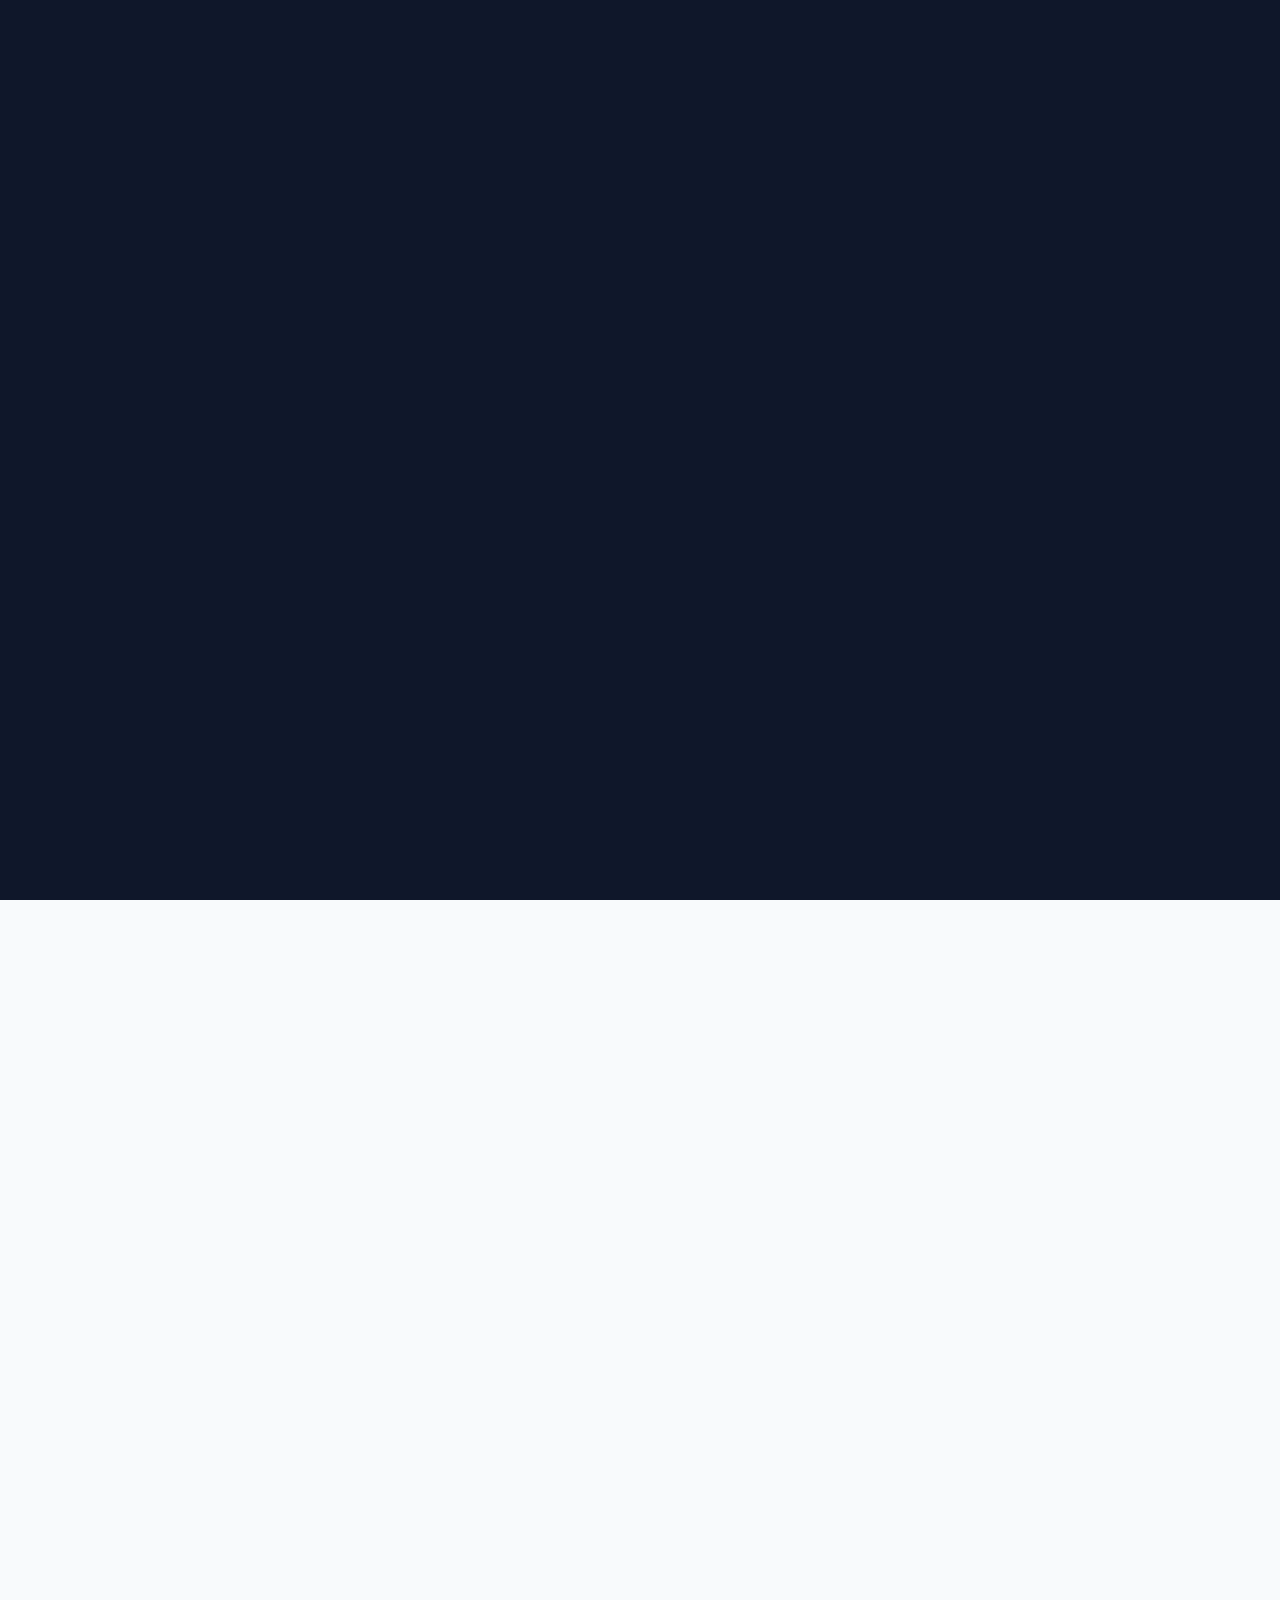
==== commit 9f4bd344: "Refactor hero section with new visuals and content Updated the hero section to enhance visual elemen" ====
--- a/index.html
+++ b/index.html
@@ -11,70 +11,106 @@
   <nav class="navbar" id="navbar"></nav>
 
   <section class="hero hero-modern">
+    <div class="hero-bg-orbs" aria-hidden="true">
+      <span class="orb orb-1"></span>
+      <span class="orb orb-2"></span>
+      <span class="orb orb-3"></span>
+    </div>
+
     <div class="hero-inner">
-      <!-- Visual side - standing style like Manhaj -->
+      <!-- Content side -->
+      <div class="hero-content">
+        <div class="hero-eyebrow">
+          <span class="eyebrow-dot"></span>
+          منصة البودكاست العربية الأولى
+        </div>
+
+        <h1 id="heroTitle">اكتشف أفضل البودكاستات<br>العربية مع <span>مسار</span></h1>
+        <p id="heroDesc">انضم إلى آلاف المستمعين العرب. تصفح مئات الحلقات المجانية في التطوير الذاتي، الثقافة، الأعمال، الدين وأكثر واحصل على تجربة مشاهدة عالية الجودة.</p>
+
+        <div class="search-box modern-search">
+          <span class="search-icon"><svg viewBox="0 0 24 24" width="20" height="20" fill="none" stroke="currentColor" stroke-width="2.2" stroke-linecap="round" aria-hidden="true"><circle cx="11" cy="11" r="7"/><path d="M20 20l-3.5-3.5"/></svg></span>
+          <input type="text" id="searchInput" placeholder="ابحث عن حلقة (مثال: تطوير الذات)..." onkeypress="if(event.key==='Enter')doSearch()"/>
+          <button id="searchBtn" onclick="doSearch()">ابحث الآن</button>
+        </div>
+
+        <div class="hero-badges" id="badges">
+          <span><i class="check-ico">✓</i> محتوى مجاني</span>
+          <span><i class="check-ico">✓</i> فيديو عالي الجودة</span>
+          <span><i class="check-ico">✓</i> محتوى متنوع</span>
+        </div>
+
+        <div class="hero-mini-stats">
+          <div class="mini-stat">
+            <strong>70+</strong>
+            <span>حلقة مميزة</span>
+          </div>
+          <div class="mini-stat-divider"></div>
+          <div class="mini-stat">
+            <strong>10+</strong>
+            <span>تصنيفات</span>
+          </div>
+          <div class="mini-stat-divider"></div>
+          <div class="mini-stat">
+            <strong>100%</strong>
+            <span>مجاني</span>
+          </div>
+        </div>
+      </div>
+
+      <!-- Visual side -->
       <div class="hero-visual">
         <div class="hosts-composition">
-          <!-- Soft glow behind -->
+          <div class="glow-ring"></div>
           <div class="glow-circle"></div>
 
-          <!-- Back hosts -->
           <div class="host-figure host-back host-left">
             <img src="img/abumalih.png" alt="عبدالرحمن أبومالح"/>
           </div>
           <div class="host-figure host-back host-right">
             <img src="img/host3.png" alt="مضيف"/>
           </div>
-
-          <!-- Front: Yasser -->
           <div class="host-figure host-front">
             <img src="img/yasser.png" alt="ياسر الحزيمي"/>
           </div>
 
-          <!-- Floating badges (these move) -->
-          <div class="float-badge badge-top">
-            <span class="badge-icon"><svg viewBox="0 0 24 24" width="18" height="18" fill="currentColor" aria-hidden="true"><path d="M8 5v14l11-7z"/></svg></span>
-            <div>
-              <strong>70+</strong>
+          <!-- Floating cards -->
+          <div class="float-card card-episodes">
+            <div class="fc-icon orange">
+              <svg viewBox="0 0 24 24" width="16" height="16" fill="currentColor"><path d="M8 5v14l11-7z"/></svg>
+            </div>
+            <div class="fc-text">
+              <strong>+70</strong>
               <small>حلقة مميزة</small>
             </div>
           </div>
-          <div class="float-badge badge-bottom">
-            <span class="badge-icon green"><svg viewBox="0 0 24 24" width="18" height="18" fill="currentColor" aria-hidden="true"><path d="M19 13h-6v6h-2v-6H5v-2h6V5h2v6h6v2z"/></svg></span>
-            <div>
-              <strong>10+</strong>
+
+          <div class="float-card card-free">
+            <div class="fc-icon blue">
+              <svg viewBox="0 0 24 24" width="16" height="16" fill="currentColor"><path d="M12 3a9 9 0 0 0-9 9v7c0 1.1.9 2 2 2h2v-8H5v-1a7 7 0 0 1 14 0v1h-2v8h2c1.1 0 2-.9 2-2v-7a9 9 0 0 0-9-9z"/></svg>
+            </div>
+            <div class="fc-text">
+              <strong>مجاني</strong>
+              <small>بدون اشتراك</small>
+            </div>
+          </div>
+
+          <div class="float-card card-cats">
+            <div class="fc-icon green">
+              <svg viewBox="0 0 24 24" width="16" height="16" fill="currentColor"><path d="M19 13h-6v6h-2v-6H5v-2h6V5h2v6h6v2z"/></svg>
+            </div>
+            <div class="fc-text">
+              <strong>+10</strong>
               <small>تصنيفات</small>
             </div>
           </div>
-          <div class="float-badge badge-mid">
-            <span class="badge-icon blue"><svg viewBox="0 0 24 24" width="18" height="18" fill="currentColor" aria-hidden="true"><path d="M12 3a9 9 0 0 0-9 9v7c0 1.1.9 2 2 2h2v-8H5v-1a7 7 0 0 1 14 0v1h-2v8h2c1.1 0 2-.9 2-2v-7a9 9 0 0 0-9-9z"/></svg></span>
-            <div>
-              <strong>مجاني</strong>
-              <small>100% بدون اشتراك</small>
-            </div>
+
+          <div class="float-pill play-pill">
+            <svg viewBox="0 0 24 24" width="14" height="14" fill="currentColor"><path d="M8 5v14l11-7z"/></svg>
           </div>
-          <div class="float-icon icon-play"><svg viewBox="0 0 24 24" width="18" height="18" fill="currentColor" aria-hidden="true"><path d="M8 5v14l11-7z"/></svg></div>
-          <div class="float-icon icon-award"><svg viewBox="0 0 24 24" width="20" height="20" fill="currentColor" aria-hidden="true"><path d="M12 17.27L18.18 21l-1.64-7.03L22 9.24l-7.19-.61L12 2 9.19 8.63 2 9.24l5.46 4.73L5.82 21z"/></svg></div>
-          <div class="float-icon icon-users"><svg viewBox="0 0 24 24" width="20" height="20" fill="currentColor" aria-hidden="true"><path d="M16 11c1.66 0 2.99-1.34 2.99-3S17.66 5 16 5s-3 1.34-3 3 1.34 3 3 3zm-8 0c1.66 0 2.99-1.34 2.99-3S9.66 5 8 5 5 6.34 5 8s1.34 3 3 3zm0 2c-2.33 0-7 1.17-7 3.5V19h14v-2.5c0-2.33-4.67-3.5-7-3.5zm8 0c-.29 0-.62.02-.97.05 1.16.84 1.97 1.97 1.97 3.45V19h6v-2.5c0-2.33-4.67-3.5-7-3.5z"/></svg></div>
-        </div>
-        <div class="brand-watermark">مسار</div>
-      </div>
-
-      <!-- Content side -->
-      <div class="hero-content">
-        <h1 id="heroTitle">اكتشف أفضل البودكاستات<br>العربية مع <span>مسار</span></h1>
-        <p id="heroDesc">انضم إلى آلاف المستمعين العرب. تصفح مئات الحلقات المجانية في التطوير الذاتي، الثقافة، الأعمال، الدين وأكثر واحصل على تجربة مشاهدة عالية الجودة.</p>
-        
-        <div class="search-box modern-search">
-          <button id="searchBtn" onclick="doSearch()">ابحث الآن</button>
-          <input type="text" id="searchInput" placeholder="ابحث عن حلقة (مثال: تطوير الذات)..." onkeypress="if(event.key==='Enter')doSearch()"/>
-          <span class="search-icon"><svg viewBox="0 0 24 24" width="18" height="18" fill="none" stroke="currentColor" stroke-width="2.2" stroke-linecap="round" aria-hidden="true"><circle cx="11" cy="11" r="7"/><path d="M20 20l-3.5-3.5"/></svg></span>
-        </div>
-
-        <div class="hero-badges" id="badges">
-          <span>✓ محتوى مجاني</span>
-          <span>✓ فيديو عالي الجودة</span>
-          <span>✓ محتوى متنوع</span>
+          <div class="float-pill star-pill">
+            <svg viewBox="0 0 24 24" width="14" height="14" fill="currentColor"><path d="M12 17.27L18.18 21l-1.64-7.03L22 9.24l-7.19-.61L12 2 9.19 8.63 2 9.24l5.46 4.73L5.82 21z"/></svg>
+          </div>
         </div>
       </div>
     </div>
--- a/css/style.css
+++ b/css/style.css
@@ -12,6 +12,7 @@
 * { box-sizing: border-box; margin: 0; padding: 0; }
 html {
   scroll-behavior: smooth;
+  scroll-padding-top: 72px;
 }
 html, body {
   scroll-behavior: smooth;
@@ -33,9 +34,7 @@
 
 /* Navbar */
 .navbar {
-  background: rgba(255,255,255,0.95);
-  backdrop-filter: blur(12px);
-  border-bottom: 1px solid #e2e8f0;
+  /* base - overridden by glass style below */
   position: sticky;
   top: 0;
   z-index: 100;
@@ -93,7 +92,7 @@
 .hero {
   background: linear-gradient(135deg, #7c2d12 0%, #c2410c 40%, #f97316 100%);
   color: white;
-  padding: 4rem 1rem 5rem;
+  padding: 2rem 1rem 2.25rem;
   text-align: center;
   position: relative;
   overflow: hidden;
@@ -156,33 +155,82 @@
 
 /* Stats */
 .stats {
-  background: white;
+  background: linear-gradient(180deg, #fff 0%, #f8fafc 100%);
   border-bottom: 1px solid #e2e8f0;
-  padding: 2rem 1rem;
+  padding: 0.75rem 1rem 1.1rem;
 }
 .stats-grid {
-  max-width: 1200px;
+  max-width: 1000px;
   margin: 0 auto;
   display: grid;
-  grid-template-columns: repeat(2, 1fr);
-  gap: 1.5rem;
+  grid-template-columns: repeat(4, 1fr);
+  gap: 0.7rem;
+}
+.stat-card {
+  background: #fff;
+  border: 1px solid #e2e8f0;
+  border-radius: 16px;
+  padding: 1rem 0.5rem;
   text-align: center;
-}
-@media (min-width: 768px) {
-  .stats-grid { grid-template-columns: repeat(4, 1fr); }
+  box-shadow: 0 4px 16px rgba(15,23,42,0.04);
+  transition: transform 0.25s, box-shadow 0.25s, border-color 0.25s;
+  display: flex;
+  flex-direction: column;
+  align-items: center;
+  justify-content: center;
+  min-height: 110px;
+}
+@media (min-width: 640px) {
+  .stats-grid { gap: 1.1rem; }
+  .stat-card {
+    min-height: 140px;
+    padding: 1.5rem 1rem;
+    border-radius: 18px;
+  }
+}
+.stat-card:hover {
+  transform: translateY(-4px);
+  box-shadow: 0 12px 32px rgba(15,23,42,0.09);
+  border-color: #fed7aa;
+}
+.stat-icon {
+  width: 42px;
+  height: 42px;
+  margin: 0 auto 0.65rem;
+  border-radius: 12px;
+  background: var(--primary-50);
+  color: var(--primary-600);
+  display: flex;
+  align-items: center;
+  justify-content: center;
+  font-size: 1.1rem;
+  font-weight: 700;
+  flex-shrink: 0;
 }
 .stat-num {
-  font-size: 2rem;
+  font-size: 1.6rem;
   font-weight: 800;
   color: var(--primary-600);
-}
-.stat-label { color: #64748b; font-size: 0.875rem; margin-top: 0.25rem; }
+  line-height: 1.15;
+}
+@media (min-width: 640px) {
+  .stat-num { font-size: 1.85rem; }
+}
+.stat-label {
+  color: #64748b;
+  font-size: 0.78rem;
+  margin-top: 0.35rem;
+  font-weight: 600;
+}
+@media (min-width: 640px) {
+  .stat-label { font-size: 0.88rem; }
+}
 
 /* Sections */
 .section {
   max-width: 1200px;
   margin: 0 auto;
-  padding: 2.5rem 1rem;
+  padding: 1.5rem 1rem 2rem;
 }
 .section-header {
   display: flex;
@@ -456,86 +504,109 @@
   }
 }
 
-/* ===== Navbar Manhaj-style ===== */
+/* ===== Navbar Glass / Pill style ===== */
 .navbar {
-  background: #fff;
-  border-bottom: 1px solid #eef2f7;
-  box-shadow: 0 1px 3px rgba(0,0,0,0.04);
+  background: transparent;
+  border-bottom: none;
+  box-shadow: none;
+  padding: 12px 16px 0;
+  position: sticky;
+  top: 0;
+  z-index: 100;
 }
 .nav-inner {
-  max-width: 1280px;
+  max-width: 1100px;
+  height: 56px;
+  gap: 0.75rem;
+  margin: 0 auto;
+  padding: 0 12px 0 16px;
+  background: rgba(255, 255, 255, 0.55);
+  backdrop-filter: blur(18px);
+  -webkit-backdrop-filter: blur(18px);
+  border: 1px solid rgba(255, 255, 255, 0.45);
+  border-radius: 999px;
+  box-shadow: 0 8px 32px rgba(0, 0, 0, 0.08), inset 0 1px 0 rgba(255,255,255,0.6);
+  display: flex;
+  align-items: center;
+  justify-content: space-between;
+}
+.logo {
+  gap: 0.5rem;
+  flex-shrink: 0;
+  align-items: center;
+}
+.logo img.logo-img {
   height: 70px;
-  gap: 1rem;
-}
-.logo {
-  gap: 0.6rem;
-  flex-shrink: 0;
-  align-items: center;
-}
-.logo img.logo-img {
-  height: 42px;
   width: auto;
-  max-width: 180px;
+  max-width: 160px;
   object-fit: contain;
   display: block;
 }
 .logo-icon {
-  width: 42px;
-  height: 42px;
+  width: 36px;
+  height: 36px;
   border-radius: 10px;
   background: linear-gradient(135deg, #f97316, #c2410c);
-  font-size: 1.1rem;
+  font-size: 1rem;
 }
 .logo-text {
   display: flex;
   flex-direction: column;
   line-height: 1.15;
 }
-.logo-text strong { font-size: 1.05rem; color: #9a3412; }
-.logo-text small { font-size: 0.65rem; color: #94a3b8; font-weight: 500; }
+.logo-text strong { font-size: 1rem; color: #9a3412; }
+.logo-text small { font-size: 0.6rem; color: #94a3b8; font-weight: 500; }
 
 .nav-links {
   display: flex;
-  gap: 0;
+  gap: 0.15rem;
   flex: 1;
   justify-content: center;
+  align-items: center;
 }
 .nav-links a {
-  padding: 0.5rem 1rem;
+  padding: 0.4rem 0.85rem;
   font-weight: 600;
-  font-size: 0.9rem;
+  font-size: 0.88rem;
   color: #475569;
-  border-bottom: 2px solid transparent;
+  border-bottom: none;
+  border-radius: 999px;
   transition: 0.2s;
-}
-.nav-links a:hover { color: #ea580c; }
+  white-space: nowrap;
+}
+.nav-links a:hover {
+  color: #ea580c;
+  background: rgba(249, 115, 22, 0.1);
+}
 .nav-links a.active {
-  color: #9a3412;
-  border-bottom-color: #f97316;
+  color: #c2410c;
+  background: rgba(249, 115, 22, 0.15);
+  border-bottom: none;
 }
 
 .nav-search {
   display: flex;
   align-items: center;
-  background: #f1f5f9;
+  background: rgba(241, 245, 249, 0.7);
   border-radius: 999px;
-  padding: 0.35rem 0.9rem;
+  padding: 0.3rem 0.85rem;
   gap: 0.4rem;
-  min-width: 140px;
+  min-width: 130px;
+  border: 1px solid rgba(255,255,255,0.5);
 }
 .nav-search input {
   border: none;
   background: transparent;
   outline: none;
   font-size: 0.85rem;
-  width: 100px;
+  width: 90px;
   font-family: inherit;
   color: #334155;
 }
 .nav-search span {
   font-size: 0.7rem;
   color: #94a3b8;
-  background: #e2e8f0;
+  background: rgba(226, 232, 240, 0.8);
   padding: 0.1rem 0.4rem;
   border-radius: 4px;
 }
@@ -571,16 +642,17 @@
   display: none;
   position: absolute;
   top: calc(100% + 10px);
-  left: 50%;
-  transform: translateX(-50%);
-  min-width: 220px;
+  min-width: 260px;
+  width: max-content;
+  max-width: min(320px, 90vw);
   background: #fff;
   border-radius: 14px;
-  box-shadow: 0 12px 40px rgba(15,23,42,0.15);
+  box-shadow: 0 12px 40px rgba(15,23,42,0.18);
   border: 1px solid #e2e8f0;
-  z-index: 300;
-  overflow: hidden;
-  padding: 0.4rem 0;
+  z-index: 400;
+  overflow: visible;
+  padding: 0.35rem 0;
+  white-space: nowrap;
 }
 body.rtl .avatar-dropdown {
   left: auto;
@@ -594,34 +666,44 @@
 }
 .avatar-dropdown.show { display: block; }
 .avatar-dd-header {
-  padding: 0.85rem 1rem 0.7rem;
+  padding: 0.9rem 1.15rem 0.75rem;
   border-bottom: 1px solid #f1f5f9;
+  white-space: normal;
 }
 .avatar-dd-name {
   font-weight: 700;
-  font-size: 0.92rem;
+  font-size: 0.95rem;
   color: #1e293b;
-  line-height: 1.3;
+  line-height: 1.35;
+  overflow: hidden;
+  text-overflow: ellipsis;
 }
 .avatar-dd-email {
-  font-size: 0.78rem;
+  font-size: 0.8rem;
   color: #64748b;
-  margin-top: 0.15rem;
+  margin-top: 0.2rem;
   direction: ltr;
-  text-align: inherit;
-}
+  text-align: right;
+  overflow: hidden;
+  text-overflow: ellipsis;
+  max-width: 100%;
+}
+body.ltr .avatar-dd-email { text-align: left; }
 .avatar-dd-item {
   display: block;
   width: 100%;
+  box-sizing: border-box;
   text-align: right;
   background: none;
   border: none;
-  padding: 0.65rem 1rem;
-  font-size: 0.9rem;
+  padding: 0.75rem 1.15rem;
+  font-size: 0.92rem;
   font-family: inherit;
   color: #334155;
   cursor: pointer;
   transition: 0.15s;
+  white-space: nowrap;
+  line-height: 1.4;
 }
 body.ltr .avatar-dd-item { text-align: left; }
 .avatar-dd-item:hover { background: #f8fafc; color: var(--primary-600); }
@@ -638,13 +720,26 @@
 }
 .avatar-dd-stats:hover { background: #f0f9ff !important; }
 
+/* prevent navbar from clipping the dropdown */
+.navbar { overflow: visible; }
+.nav-inner { overflow: visible; }
+.nav-actions { overflow: visible; position: relative; }
+
 /* Stats modal */
 .stats-modal { max-width: 420px; }
-.stats-grid {
+.stats-modal .stats-grid {
   display: grid;
   grid-template-columns: repeat(3, 1fr);
   gap: 0.75rem;
   margin: 1.25rem 0;
+}
+/* homepage stats always 4 in a row */
+.stats > .stats-grid {
+  display: grid !important;
+  grid-template-columns: repeat(4, 1fr) !important;
+  gap: 0.7rem;
+  max-width: 1000px;
+  margin: 0 auto;
 }
 .stat-box {
   background: #f8fafc;
@@ -802,7 +897,7 @@
 .hero-modern {
   background: #ffffff;
   color: #0f172a;
-  padding: 3rem 1rem 4rem;
+  padding: 1.25rem 1rem 1rem;
   position: relative;
   overflow: hidden;
 }
@@ -827,7 +922,7 @@
 .hero-visual {
   flex: 1;
   position: relative;
-  min-height: 420px;
+  min-height: 300px;
   display: flex;
   align-items: center;
   justify-content: center;
@@ -1005,7 +1100,7 @@
   .hero-modern p { margin-left: auto; margin-right: auto; }
   .modern-search { margin-left: auto; margin-right: auto; }
   .hero-modern .hero-badges { justify-content: center; }
-  .hero-visual { min-height: 320px; }
+  .hero-visual { min-height: 260px; }
 }
 
 /* Floating animation ONLY for badges/icons - images stay still */
@@ -1154,6 +1249,27 @@
   color: #9a3412;
   opacity: 0.55;
   z-index: 6;
+}
+
+
+.badge-mid {
+  top: 55%;
+  left: -35px;
+  animation: float-badge 4.8s ease-in-out infinite 0.6s;
+}
+.badge-icon.blue {
+  background: #3b82f6;
+}
+.icon-users {
+  top: 45%;
+  right: -35px;
+  color: #0ea5e9;
+  animation: float-badge 5.8s ease-in-out infinite 1s;
+  font-size: 1.05rem;
+}
+@keyframes float-badge {
+  0%, 100% { transform: translateY(0); }
+  50% { transform: translateY(-10px); }
 }
 
 @media (max-width: 900px) {
@@ -1614,3 +1730,130 @@
   border-radius: 0;
   background: #0f172a;
 }
+
+
+/* SVG icons inside badges & floats */
+.badge-icon svg,
+.float-icon svg,
+.stat-icon svg,
+.search-icon svg {
+  display: block;
+  flex-shrink: 0;
+}
+.badge-icon {
+  color: #fff;
+}
+.float-icon {
+  color: #f97316;
+}
+.float-icon.icon-award { color: #f59e0b; }
+.float-icon.icon-users { color: #0ea5e9; }
+.stat-icon {
+  color: var(--primary-600);
+}
+.search-icon {
+  display: inline-flex;
+  align-items: center;
+  justify-content: center;
+  color: #94a3b8;
+}
+
+
+/* ===== ظهور تدريجي من الجنب بعد اللودينج ===== */
+body.page-loading > *:not(.site-loader) {
+  opacity: 0;
+  pointer-events: none;
+}
+
+body.page-ready .navbar {
+  animation: slideInFromTop 0.7s cubic-bezier(0.22, 1, 0.36, 1) both;
+}
+body.page-ready .hero {
+  animation: slideInFromSide 0.8s cubic-bezier(0.22, 1, 0.36, 1) 0.1s both;
+}
+body.page-ready .stats {
+  animation: slideInFromSide 0.8s cubic-bezier(0.22, 1, 0.36, 1) 0.22s both;
+}
+body.page-ready .stats .stat-card:nth-child(1) {
+  animation: cardPop 0.55s cubic-bezier(0.22, 1, 0.36, 1) 0.35s both;
+}
+body.page-ready .stats .stat-card:nth-child(2) {
+  animation: cardPop 0.55s cubic-bezier(0.22, 1, 0.36, 1) 0.45s both;
+}
+body.page-ready .stats .stat-card:nth-child(3) {
+  animation: cardPop 0.55s cubic-bezier(0.22, 1, 0.36, 1) 0.55s both;
+}
+body.page-ready .stats .stat-card:nth-child(4) {
+  animation: cardPop 0.55s cubic-bezier(0.22, 1, 0.36, 1) 0.65s both;
+}
+body.page-ready .section {
+  animation: slideInFromSide 0.85s cubic-bezier(0.22, 1, 0.36, 1) 0.35s both;
+}
+body.page-ready .footer {
+  animation: slideInFromSide 0.8s cubic-bezier(0.22, 1, 0.36, 1) 0.5s both;
+}
+
+@keyframes slideInFromTop {
+  from { opacity: 0; transform: translateY(-24px); }
+  to   { opacity: 1; transform: translateY(0); }
+}
+@keyframes slideInFromSide {
+  from { opacity: 0; transform: translateX(40px); }
+  to   { opacity: 1; transform: translateX(0); }
+}
+body.rtl.page-ready .hero,
+body.rtl.page-ready .stats,
+body.rtl.page-ready .section,
+body.rtl.page-ready .footer {
+  animation-name: slideInFromSideRTL;
+}
+@keyframes slideInFromSideRTL {
+  from { opacity: 0; transform: translateX(-40px); }
+  to   { opacity: 1; transform: translateX(0); }
+}
+@keyframes cardPop {
+  from { opacity: 0; transform: translateY(20px) scale(0.92); }
+  to   { opacity: 1; transform: translateY(0) scale(1); }
+}
+
+/* ===== Developed By ===== */
+.footer-bottom {
+  display: flex;
+  flex-direction: column;
+  align-items: center;
+  gap: 0.4rem;
+  text-align: center;
+}
+.dev-credit {
+  font-size: 0.85rem;
+  opacity: 0.75;
+  margin-top: 0.15rem;
+}
+.dev-credit a {
+  color: #fb923c;
+  font-weight: 700;
+  text-decoration: none;
+  transition: 0.2s;
+}
+.dev-credit a:hover {
+  color: #fdba74;
+  text-decoration: underline;
+}
+
+/* Mobile tweaks for stats - keep 4 in a row */
+@media (max-width: 480px) {
+  .stats { padding: 0.6rem 0.6rem 0.9rem; }
+  .stats-grid {
+    grid-template-columns: repeat(4, 1fr);
+    gap: 0.45rem;
+  }
+  .stat-card {
+    padding: 0.7rem 0.25rem;
+    border-radius: 12px;
+    min-height: 95px;
+  }
+  .stat-icon { width: 30px; height: 30px; margin-bottom: 0.3rem; border-radius: 8px; }
+  .stat-icon svg { width: 14px; height: 14px; }
+  .stat-num { font-size: 1.05rem; }
+  .stat-label { font-size: 0.58rem; line-height: 1.25; }
+}
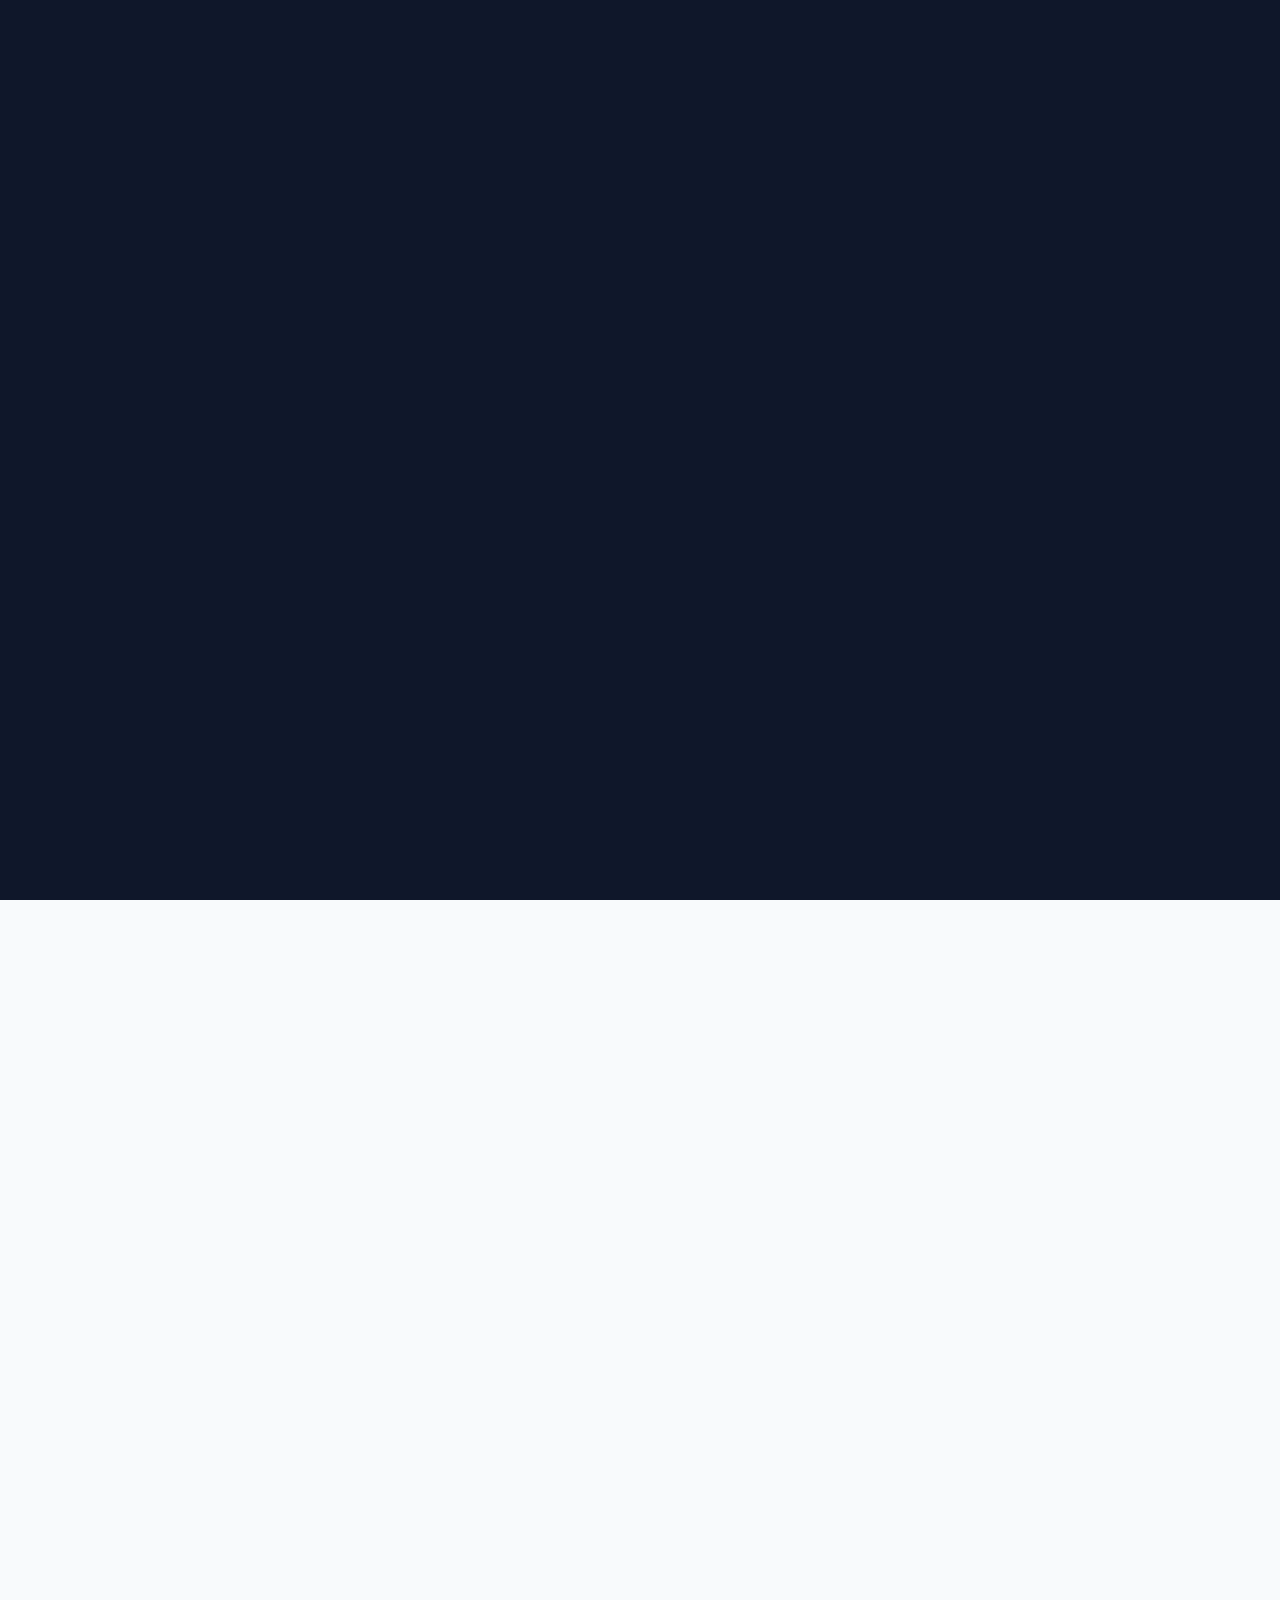
==== commit c20d0b26: "Update index.html" ====
--- a/index.html
+++ b/index.html
@@ -65,10 +65,10 @@
           <div class="glow-circle"></div>
 
           <div class="host-figure host-back host-left">
-            <img src="img/abumalih.png" alt="عبدالرحمن أبومالح"/>
+            <img src="img/abumalih.png" alt=""/>
           </div>
           <div class="host-figure host-back host-right">
-            <img src="img/host3.png" alt="مضيف"/>
+            <img src="img/host3.png" alt=""/>
           </div>
           <div class="host-figure host-front">
             <img src="img/yasser.png" alt="ياسر الحزيمي"/>
--- a/css/style.css
+++ b/css/style.css
@@ -894,241 +894,252 @@
 }
 
 /* ===== Modern Hero matching Manhaj style ===== */
+/* ===== HERO REDESIGN ===== */
 .hero-modern {
-  background: #ffffff;
+  background: #fafbfc;
   color: #0f172a;
-  padding: 1.25rem 1rem 1rem;
+  padding: 2.5rem 1.25rem 2rem;
   position: relative;
   overflow: hidden;
 }
-.hero-modern::before {
-  content: '';
+
+.hero-bg-orbs {
   position: absolute;
   inset: 0;
-  background: 
-    radial-gradient(circle at 20% 30%, rgba(249,115,22,0.06) 0%, transparent 50%),
-    radial-gradient(circle at 80% 70%, rgba(249,115,22,0.04) 0%, transparent 40%);
   pointer-events: none;
-}
+  z-index: 0;
+}
+.orb {
+  position: absolute;
+  border-radius: 50%;
+  filter: blur(80px);
+  opacity: 0.55;
+}
+.orb-1 {
+  width: 420px; height: 420px;
+  background: rgba(249, 115, 22, 0.18);
+  top: -120px; right: -80px;
+}
+.orb-2 {
+  width: 320px; height: 320px;
+  background: rgba(251, 146, 60, 0.12);
+  bottom: -80px; left: 10%;
+}
+.orb-3 {
+  width: 200px; height: 200px;
+  background: rgba(234, 88, 12, 0.08);
+  top: 40%; left: 45%;
+}
+
 .hero-inner {
-  max-width: 1200px;
+  max-width: 1180px;
   margin: 0 auto;
   display: flex;
   align-items: center;
-  gap: 3rem;
+  gap: 2.5rem;
   position: relative;
   z-index: 1;
 }
-.hero-visual {
-  flex: 1;
-  position: relative;
-  min-height: 300px;
-  display: flex;
-  align-items: center;
-  justify-content: center;
-}
-.hosts-composition {
-  position: relative;
-  width: 380px;
-  height: 380px;
-}
-.host-circle {
-  position: absolute;
+
+/* ---- Content ---- */
+.hero-content {
+  flex: 1.15;
+  text-align: right;
+}
+
+.hero-eyebrow {
+  display: inline-flex;
+  align-items: center;
+  gap: 0.5rem;
+  background: #fff7ed;
+  color: #c2410c;
+  font-size: 0.8rem;
+  font-weight: 700;
+  padding: 0.4rem 0.9rem;
+  border-radius: 999px;
+  margin-bottom: 1.25rem;
+  border: 1px solid #ffedd5;
+}
+.eyebrow-dot {
+  width: 7px; height: 7px;
   border-radius: 50%;
-  overflow: hidden;
-  border: 4px solid white;
-  box-shadow: 0 12px 40px rgba(0,0,0,0.12);
-  background: #e2e8f0;
-}
-.host-circle img {
-  width: 100%;
-  height: 100%;
-  object-fit: cover;
-}
-/* host-back / host-front styles defined in standing hosts section below */
-.host-name {
-  position: absolute;
-  bottom: 12px;
-  left: 0; right: 0;
-  text-align: center;
-  background: linear-gradient(transparent, rgba(0,0,0,0.7));
-  color: white;
-  font-size: 0.85rem;
-  font-weight: 700;
-  padding: 1.5rem 0.5rem 0.6rem;
-}
-.float-badge {
-  position: absolute;
-  background: white;
-  border-radius: 16px;
-  padding: 0.6rem 1rem;
-  display: flex;
-  align-items: center;
-  gap: 0.6rem;
-  box-shadow: 0 8px 24px rgba(0,0,0,0.1);
-  z-index: 5;
-  font-size: 0.8rem;
-}
-.float-badge strong { display: block; font-size: 1rem; color: #0f172a; }
-.float-badge small { color: #64748b; font-size: 0.7rem; }
-.badge-icon {
-  width: 36px; height: 36px;
-  border-radius: 10px;
   background: #f97316;
-  color: white;
-  display: flex;
-  align-items: center;
-  justify-content: center;
-  font-size: 0.9rem;
-}
-.badge-icon.green { background: #10b981; }
-.badge-top {
-  top: 10px;
-  left: -10px;
-}
-.badge-bottom {
-  bottom: 30px;
-  right: -20px;
-}
-.float-icon {
-  position: absolute;
-  width: 48px; height: 48px;
-  border-radius: 14px;
-  background: white;
-  box-shadow: 0 6px 20px rgba(0,0,0,0.1);
-  display: flex;
-  align-items: center;
-  justify-content: center;
-  font-size: 1.2rem;
-  z-index: 4;
-  color: #f97316;
-}
-.icon-play { top: 80px; left: -30px; }
-.icon-award { bottom: 100px; right: -15px; color: #f59e0b; }
-.brand-watermark {
-  position: absolute;
-  bottom: 0;
-  left: 50%;
-  transform: translateX(-50%);
-  font-size: 1.1rem;
+  box-shadow: 0 0 0 3px rgba(249,115,22,0.25);
+  animation: pulse-dot 2s ease-in-out infinite;
+}
+@keyframes pulse-dot {
+  0%, 100% { box-shadow: 0 0 0 3px rgba(249,115,22,0.25); }
+  50% { box-shadow: 0 0 0 6px rgba(249,115,22,0.1); }
+}
+
+.hero-modern h1 {
+  font-size: clamp(1.9rem, 4.2vw, 3rem);
   font-weight: 800;
-  color: #9a3412;
-  opacity: 0.7;
-}
-.hero-content {
-  flex: 1.1;
-  text-align: right;
-}
-.hero-modern h1 {
-  font-size: clamp(1.8rem, 4vw, 2.8rem);
-  font-weight: 800;
-  line-height: 1.25;
-  margin-bottom: 1.25rem;
+  line-height: 1.28;
+  margin-bottom: 1.1rem;
   color: #0f172a;
+  letter-spacing: -0.02em;
 }
 .hero-modern h1 span {
-  color: #ea580c;
-}
+  background: linear-gradient(135deg, #ea580c, #f97316);
+  -webkit-background-clip: text;
+  -webkit-text-fill-color: transparent;
+  background-clip: text;
+}
+
 .hero-modern p {
   font-size: 1.05rem;
-  color: #475569;
+  color: #64748b;
+  max-width: 540px;
+  margin-bottom: 1.75rem;
+  line-height: 1.75;
+}
+
+/* Search */
+.modern-search {
+  background: #ffffff;
+  border: 1.5px solid #e2e8f0;
+  border-radius: 18px;
+  padding: 0.4rem 0.4rem 0.4rem 0.75rem;
+  display: flex;
+  align-items: center;
   max-width: 520px;
-  margin-bottom: 1.75rem;
-  line-height: 1.7;
-}
-.modern-search {
-  background: white;
-  border: 1px solid #e2e8f0;
-  border-radius: 999px;
-  padding: 0.35rem;
-  display: flex;
-  align-items: center;
-  max-width: 520px;
-  box-shadow: 0 4px 20px rgba(0,0,0,0.06);
-  margin-bottom: 1.5rem;
+  box-shadow: 0 4px 24px rgba(15, 23, 42, 0.06), 0 1px 3px rgba(15,23,42,0.04);
+  margin-bottom: 1.35rem;
+  transition: border-color 0.2s, box-shadow 0.2s;
+}
+.modern-search:focus-within {
+  border-color: #fb923c;
+  box-shadow: 0 4px 28px rgba(249, 115, 22, 0.12), 0 0 0 3px rgba(249,115,22,0.1);
+}
+.modern-search .search-icon {
+  color: #94a3b8;
+  padding: 0 0.35rem 0 0.15rem;
+  display: flex;
+  flex-shrink: 0;
 }
 .modern-search input {
   flex: 1;
   border: none;
   outline: none;
-  padding: 0.85rem 1rem;
+  padding: 0.8rem 0.6rem;
   font-size: 0.95rem;
   font-family: inherit;
   color: #1e293b;
   background: transparent;
-}
+  min-width: 0;
+}
+.modern-search input::placeholder { color: #94a3b8; }
 .modern-search button {
-  background: #0f172a;
+  background: linear-gradient(135deg, #ea580c, #f97316);
   color: white;
   border: none;
-  padding: 0.85rem 1.5rem;
-  border-radius: 999px;
+  padding: 0.8rem 1.4rem;
+  border-radius: 14px;
   font-weight: 700;
   cursor: pointer;
   font-family: inherit;
   white-space: nowrap;
-  transition: 0.2s;
-}
-.modern-search button:hover { background: #1e293b; }
-.search-icon {
+  font-size: 0.9rem;
+  transition: transform 0.15s, box-shadow 0.2s;
+  box-shadow: 0 4px 14px rgba(234, 88, 12, 0.3);
+}
+.modern-search button:hover {
+  transform: translateY(-1px);
+  box-shadow: 0 6px 18px rgba(234, 88, 12, 0.4);
+}
+
+/* Feature badges */
+.hero-modern .hero-badges {
+  display: flex;
+  flex-wrap: wrap;
+  gap: 0.55rem;
+  margin-bottom: 1.75rem;
+}
+.hero-modern .hero-badges span {
+  background: #ffffff;
+  color: #475569;
+  padding: 0.4rem 0.9rem;
+  border-radius: 999px;
+  font-size: 0.82rem;
+  font-weight: 600;
+  border: 1px solid #e2e8f0;
+  display: inline-flex;
+  align-items: center;
+  gap: 0.35rem;
+}
+.hero-modern .hero-badges .check-ico {
+  color: #16a34a;
+  font-style: normal;
+  font-weight: 800;
+}
+
+/* Mini stats under badges */
+.hero-mini-stats {
+  display: flex;
+  align-items: center;
+  gap: 1.25rem;
+  padding-top: 0.25rem;
+}
+.mini-stat {
+  display: flex;
+  flex-direction: column;
+  gap: 0.1rem;
+}
+.mini-stat strong {
+  font-size: 1.25rem;
+  font-weight: 800;
+  color: #0f172a;
+  line-height: 1.2;
+}
+.mini-stat span {
+  font-size: 0.75rem;
   color: #94a3b8;
-  padding: 0 0.75rem;
-  font-size: 1.1rem;
-}
-.hero-modern .hero-badges {
-  display: flex;
-  flex-wrap: wrap;
-  gap: 0.75rem;
-  margin-top: 0;
-  justify-content: flex-start;
-}
-.hero-modern .hero-badges span {
-  background: #f0f9ff;
-  color: #c2410c;
-  padding: 0.4rem 1rem;
-  border-radius: 999px;
-  font-size: 0.85rem;
   font-weight: 600;
 }
-
-@media (max-width: 900px) {
-  .hero-inner {
-    flex-direction: column-reverse;
-    text-align: center;
-  }
-  .hero-content { text-align: center; }
-  .hero-modern p { margin-left: auto; margin-right: auto; }
-  .modern-search { margin-left: auto; margin-right: auto; }
-  .hero-modern .hero-badges { justify-content: center; }
-  .hero-visual { min-height: 260px; }
-}
-
-/* Floating animation ONLY for badges/icons - images stay still */
-@keyframes float-badge {
-  0%, 100% { transform: translateY(0); }
-  50% { transform: translateY(-10px); }
-}
-
-/* ===== Standing hosts - transparent PNGs, facing forward ===== */
+.mini-stat-divider {
+  width: 1px;
+  height: 32px;
+  background: #e2e8f0;
+}
+
+/* ---- Visual / Hosts ---- */
+.hero-visual {
+  flex: 1;
+  position: relative;
+  min-height: 340px;
+  display: flex;
+  align-items: center;
+  justify-content: center;
+}
+
 .hosts-composition {
   position: relative;
-  width: 440px;
-  height: 480px;
-  animation: none;
+  width: 420px;
+  height: 460px;
 }
 
 .glow-circle {
   position: absolute;
-  top: 55%;
+  top: 52%;
   left: 50%;
   transform: translate(-50%, -50%);
-  width: 380px;
-  height: 380px;
+  width: 340px;
+  height: 340px;
   border-radius: 50%;
-  background: radial-gradient(circle, rgba(249,115,22,0.10) 0%, rgba(249,115,22,0.03) 50%, transparent 70%);
-  border: 1px solid rgba(249,115,22,0.12);
+  background: radial-gradient(circle, rgba(249,115,22,0.14) 0%, rgba(249,115,22,0.04) 45%, transparent 70%);
   z-index: 0;
-  box-shadow: 0 0 60px rgba(249,115,22,0.06);
+}
+.glow-ring {
+  position: absolute;
+  top: 52%;
+  left: 50%;
+  transform: translate(-50%, -50%);
+  width: 300px;
+  height: 300px;
+  border-radius: 50%;
+  border: 1.5px solid rgba(249,115,22,0.15);
+  z-index: 0;
 }
 
 .host-figure {
@@ -1136,165 +1147,172 @@
   overflow: visible;
   background: transparent;
   z-index: 2;
-  border-radius: 0;
-  box-shadow: none;
-}
-
+}
 .host-figure img {
   width: 100%;
   height: 100%;
   object-fit: contain;
   object-position: bottom center;
   display: block;
-  background: transparent;
-  filter: drop-shadow(0 16px 28px rgba(0,0,0,0.18));
-}
-
-/* Front: Yasser - larger, centered */
+  filter: drop-shadow(0 20px 32px rgba(15,23,42,0.18));
+}
+
 .host-front {
-  width: 250px;
-  height: 380px;
+  width: 240px;
+  height: 370px;
   top: 50%;
   left: 50%;
   transform: translate(-50%, -48%);
   z-index: 5;
 }
-
-/* Back hosts - smaller, offset left/right */
 .host-back {
-  width: 165px;
-  height: 250px;
-  opacity: 0.95;
+  width: 150px;
+  height: 230px;
+  opacity: 0.92;
   z-index: 1;
-  display: block !important;
 }
 .host-left {
-  top: 75px;
-  right: 5px;
-  transform: rotate(3deg);
+  top: 70px;
+  right: 8px;
+  transform: rotate(2deg);
 }
 .host-right {
-  top: 95px;
-  left: 5px;
-  transform: rotate(-3deg);
-}
-
-/* Floating badges (only these move) */
-.float-badge {
+  top: 90px;
+  left: 8px;
+  transform: rotate(-2deg);
+}
+
+/* Floating cards */
+.float-card {
   position: absolute;
-  background: white;
+  background: rgba(255,255,255,0.92);
+  backdrop-filter: blur(12px);
+  -webkit-backdrop-filter: blur(12px);
   border-radius: 16px;
-  padding: 0.6rem 1rem;
-  display: flex;
-  align-items: center;
-  gap: 0.6rem;
-  box-shadow: 0 8px 24px rgba(0,0,0,0.1);
+  padding: 0.65rem 0.9rem;
+  display: flex;
+  align-items: center;
+  gap: 0.65rem;
+  box-shadow: 0 8px 28px rgba(15,23,42,0.1), 0 1px 3px rgba(15,23,42,0.06);
+  border: 1px solid rgba(255,255,255,0.7);
+  z-index: 12;
+  animation: float-y 4.5s ease-in-out infinite;
+}
+.float-card .fc-icon {
+  width: 34px; height: 34px;
+  border-radius: 10px;
+  display: flex;
+  align-items: center;
+  justify-content: center;
+  color: white;
+  flex-shrink: 0;
+}
+.fc-icon.orange { background: linear-gradient(135deg, #ea580c, #f97316); }
+.fc-icon.blue { background: linear-gradient(135deg, #2563eb, #3b82f6); }
+.fc-icon.green { background: linear-gradient(135deg, #059669, #10b981); }
+.float-card .fc-text strong {
+  display: block;
+  font-size: 0.95rem;
+  color: #0f172a;
+  font-weight: 800;
+  line-height: 1.2;
+}
+.float-card .fc-text small {
+  color: #64748b;
+  font-size: 0.68rem;
+  font-weight: 600;
+}
+
+.card-episodes {
+  top: 18px;
+  left: -8px;
+  animation-delay: 0s;
+}
+.card-free {
+  top: 48%;
+  left: -28px;
+  animation-delay: 0.6s;
+}
+.card-cats {
+  bottom: 48px;
+  right: -18px;
+  animation-delay: 0.3s;
+}
+
+.float-pill {
+  position: absolute;
+  width: 40px; height: 40px;
+  border-radius: 12px;
+  background: #ffffff;
+  box-shadow: 0 6px 20px rgba(15,23,42,0.1);
+  display: flex;
+  align-items: center;
+  justify-content: center;
   z-index: 10;
-  font-size: 0.8rem;
-}
-.float-badge strong { display: block; font-size: 1rem; color: #0f172a; }
-.float-badge small { color: #64748b; font-size: 0.7rem; }
-.badge-icon {
-  width: 36px; height: 36px;
-  border-radius: 10px;
-  background: #f97316;
-  color: white;
-  display: flex;
-  align-items: center;
-  justify-content: center;
-  font-size: 0.9rem;
-}
-.badge-icon.green { background: #10b981; }
-.badge-top {
-  top: 25px;
-  left: -15px;
-  animation: float-badge 4.5s ease-in-out infinite;
-}
-.badge-bottom {
-  bottom: 55px;
-  right: -25px;
-  animation: float-badge 5s ease-in-out infinite 0.4s;
-}
-.float-icon {
-  position: absolute;
-  width: 48px; height: 48px;
-  border-radius: 14px;
-  background: white;
-  box-shadow: 0 6px 20px rgba(0,0,0,0.1);
-  display: flex;
-  align-items: center;
-  justify-content: center;
-  font-size: 1.2rem;
-  z-index: 8;
   color: #f97316;
-}
-.icon-play { 
-  top: 110px; 
-  left: -40px; 
-  animation: float-badge 5.5s ease-in-out infinite 0.2s;
-}
-.icon-award { 
-  bottom: 150px; 
-  right: -20px; 
+  animation: float-y 5.2s ease-in-out infinite;
+}
+.play-pill {
+  top: 100px;
+  left: -45px;
+  animation-delay: 0.9s;
+}
+.star-pill {
+  bottom: 140px;
+  right: -30px;
   color: #f59e0b;
-  animation: float-badge 5.2s ease-in-out infinite 0.7s;
-}
-.brand-watermark {
-  position: absolute;
-  bottom: 0;
-  left: 50%;
-  transform: translateX(-50%);
-  font-size: 1.1rem;
-  font-weight: 800;
-  color: #9a3412;
-  opacity: 0.55;
-  z-index: 6;
-}
-
-
-.badge-mid {
-  top: 55%;
-  left: -35px;
-  animation: float-badge 4.8s ease-in-out infinite 0.6s;
-}
-.badge-icon.blue {
-  background: #3b82f6;
-}
-.icon-users {
-  top: 45%;
-  right: -35px;
-  color: #0ea5e9;
-  animation: float-badge 5.8s ease-in-out infinite 1s;
-  font-size: 1.05rem;
-}
-@keyframes float-badge {
+  animation-delay: 1.2s;
+}
+
+@keyframes float-y {
   0%, 100% { transform: translateY(0); }
-  50% { transform: translateY(-10px); }
-}
-
+  50% { transform: translateY(-9px); }
+}
+
+/* Responsive */
 @media (max-width: 900px) {
+  .hero-modern { padding: 1.75rem 1rem 1.5rem; }
+  .hero-inner {
+    flex-direction: column-reverse;
+    gap: 1.5rem;
+  }
+  .hero-content { text-align: center; }
+  .hero-eyebrow { margin-left: auto; margin-right: auto; }
+  .hero-modern p { margin-left: auto; margin-right: auto; }
+  .modern-search { margin-left: auto; margin-right: auto; }
+  .hero-modern .hero-badges { justify-content: center; }
+  .hero-mini-stats { justify-content: center; }
+  .hero-visual { min-height: 280px; }
   .hosts-composition {
     width: 300px;
-    height: 380px;
+    height: 360px;
   }
-  .glow-circle {
-    width: 250px;
-    height: 250px;
-  }
-  .host-front {
-    width: 180px;
-    height: 280px;
-  }
-  .host-back {
-    width: 115px;
-    height: 175px;
-  }
+  .glow-circle { width: 240px; height: 240px; }
+  .glow-ring { width: 210px; height: 210px; }
+  .host-front { width: 175px; height: 270px; }
+  .host-back { width: 110px; height: 165px; }
   .host-left { top: 50px; right: 0; }
   .host-right { top: 65px; left: 0; }
-  .badge-top { left: -8px; top: 15px; }
-  .badge-bottom { right: -12px; bottom: 35px; }
-  .icon-play { left: -22px; }
-  .icon-award { right: -12px; }
+  .card-episodes { left: -4px; top: 10px; }
+  .card-free { left: -12px; }
+  .card-cats { right: -8px; bottom: 30px; }
+  .play-pill { left: -20px; }
+  .star-pill { right: -14px; }
+}
+
+@media (max-width: 480px) {
+  .modern-search {
+    flex-wrap: wrap;
+    border-radius: 16px;
+    padding: 0.5rem;
+  }
+  .modern-search button {
+    width: 100%;
+    margin-top: 0.35rem;
+    border-radius: 12px;
+  }
+  .hero-mini-stats { gap: 0.85rem; }
+  .mini-stat strong { font-size: 1.1rem; }
 }
 
 /* Bottom bar under video for fullscreen icon */
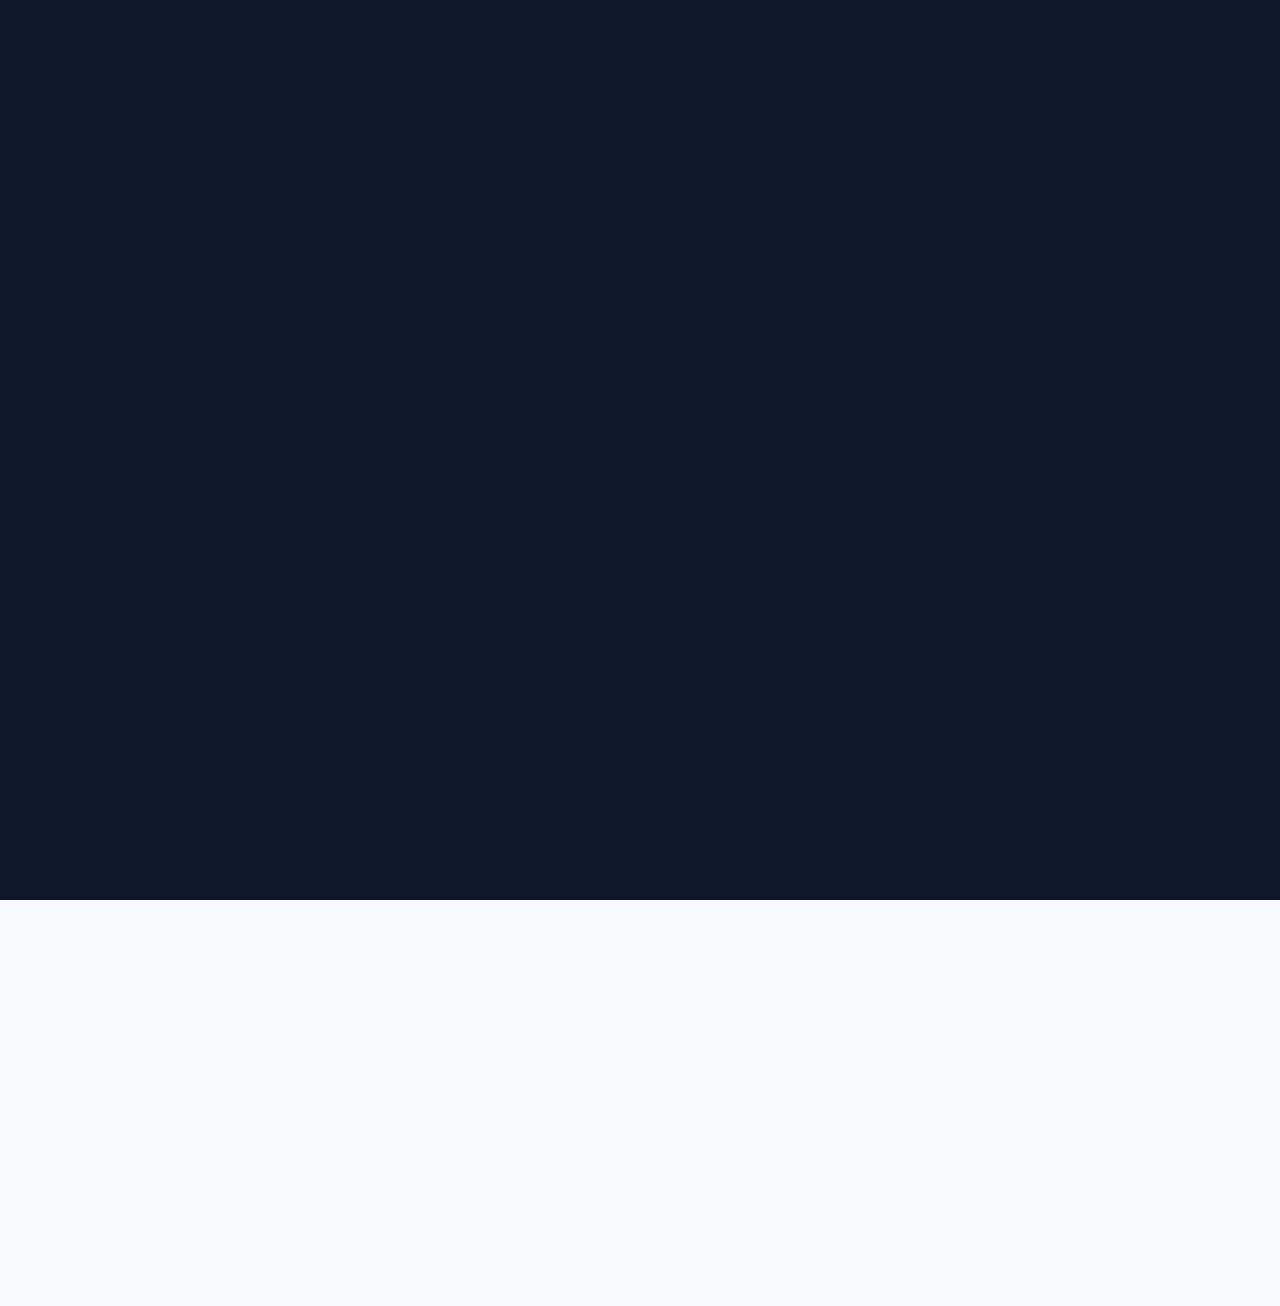
==== commit 15c89df8: "Update index.html" ====
--- a/index.html
+++ b/index.html
@@ -61,17 +61,12 @@
       <!-- Visual side -->
       <div class="hero-visual">
         <div class="hosts-composition">
-          <div class="glow-ring"></div>
-          <div class="glow-circle"></div>
-
-          <div class="host-figure host-back host-left">
-            <img src="img/abumalih.png" alt=""/>
-          </div>
-          <div class="host-figure host-back host-right">
-            <img src="img/host3.png" alt=""/>
-          </div>
-          <div class="host-figure host-front">
-            <img src="img/yasser.png" alt="ياسر الحزيمي"/>
+          <div class="host-circle-wrap">
+            <div class="host-circle-ring"></div>
+            <div class="host-circle">
+              <img src="img/yasser.png" alt="ياسر الحزيمي"/>
+              <div class="host-circle-fade"></div>
+            </div>
           </div>
 
           <!-- Floating cards -->
@@ -116,30 +111,7 @@
     </div>
   </section>
 
-  <section class="stats">
-    <div class="stats-grid">
-      <div class="stat-card">
-        <div class="stat-icon"><svg viewBox="0 0 24 24" width="18" height="18" fill="currentColor" aria-hidden="true"><path d="M9 16.17L4.83 12l-1.42 1.41L9 19 21 7l-1.41-1.41z"/></svg></div>
-        <div class="stat-num" id="stat1">100%</div>
-        <div class="stat-label" id="stat1l">محتوى مجاني</div>
-      </div>
-      <div class="stat-card">
-        <div class="stat-icon"><svg viewBox="0 0 24 24" width="18" height="18" fill="currentColor" aria-hidden="true"><path d="M10 4H4c-1.1 0-2 .9-2 2v12c0 1.1.9 2 2 2h16c1.1 0 2-.9 2-2V8c0-1.1-.9-2-2-2h-8l-2-2z"/></svg></div>
-        <div class="stat-num" id="stat2">10</div>
-        <div class="stat-label" id="stat2l">تصنيف مختلف</div>
-      </div>
-      <div class="stat-card">
-        <div class="stat-icon"><svg viewBox="0 0 24 24" width="18" height="18" fill="currentColor" aria-hidden="true"><path d="M12 3a9 9 0 0 0-9 9v7c0 1.1.9 2 2 2h2v-8H5v-1a7 7 0 0 1 14 0v1h-2v8h2c1.1 0 2-.9 2-2v-7a9 9 0 0 0-9-9z"/></svg></div>
-        <div class="stat-num" id="stat3">70</div>
-        <div class="stat-label" id="stat3l">حلقة متاحة</div>
-      </div>
-      <div class="stat-card">
-        <div class="stat-icon"><svg viewBox="0 0 24 24" width="18" height="18" fill="currentColor" aria-hidden="true"><path d="M8 5v14l11-7z"/></svg></div>
-        <div class="stat-num" id="stat4">12K+</div>
-        <div class="stat-label" id="stat4l">مشاهدة للحلقات</div>
-      </div>
-    </div>
-  </section>
+
 
   <section class="section">
     <div class="section-header">
--- a/css/style.css
+++ b/css/style.css
@@ -1107,7 +1107,7 @@
 .hero-visual {
   flex: 1;
   position: relative;
-  min-height: 340px;
+  min-height: 380px;
   display: flex;
   align-items: center;
   justify-content: center;
@@ -1115,77 +1115,79 @@
 
 .hosts-composition {
   position: relative;
-  width: 420px;
-  height: 460px;
-}
-
-.glow-circle {
-  position: absolute;
-  top: 52%;
-  left: 50%;
-  transform: translate(-50%, -50%);
-  width: 340px;
-  height: 340px;
-  border-radius: 50%;
-  background: radial-gradient(circle, rgba(249,115,22,0.14) 0%, rgba(249,115,22,0.04) 45%, transparent 70%);
-  z-index: 0;
-}
-.glow-ring {
-  position: absolute;
-  top: 52%;
-  left: 50%;
-  transform: translate(-50%, -50%);
+  width: 380px;
+  height: 400px;
+  display: flex;
+  align-items: center;
+  justify-content: center;
+}
+
+/* Circle frame for main host */
+.host-circle-wrap {
+  position: relative;
   width: 300px;
   height: 300px;
+  z-index: 2;
+}
+
+.host-circle-ring {
+  position: absolute;
+  inset: -14px;
   border-radius: 50%;
-  border: 1.5px solid rgba(249,115,22,0.15);
+  border: 1.5px solid rgba(249, 115, 22, 0.2);
+  background: radial-gradient(circle, rgba(249,115,22,0.08) 0%, transparent 70%);
   z-index: 0;
-}
-
-.host-figure {
-  position: absolute;
-  overflow: visible;
-  background: transparent;
-  z-index: 2;
-}
-.host-figure img {
+  pointer-events: none;
+}
+
+.host-circle {
+  position: relative;
   width: 100%;
   height: 100%;
-  object-fit: contain;
-  object-position: bottom center;
+  border-radius: 50%;
+  overflow: hidden;
+  background: linear-gradient(160deg, #fff7ed 0%, #ffedd5 40%, #fed7aa 100%);
+  box-shadow:
+    0 20px 50px rgba(15, 23, 42, 0.12),
+    0 0 0 6px rgba(255, 255, 255, 0.9),
+    0 0 0 8px rgba(249, 115, 22, 0.12);
+  z-index: 1;
+}
+
+.host-circle img {
+  position: absolute;
+  width: 115%;
+  height: 130%;
+  object-fit: cover;
+  object-position: center 12%;
+  top: 4%;
+  left: 50%;
+  transform: translateX(-50%);
   display: block;
-  filter: drop-shadow(0 20px 32px rgba(15,23,42,0.18));
-}
-
-.host-front {
-  width: 240px;
-  height: 370px;
-  top: 50%;
-  left: 50%;
-  transform: translate(-50%, -48%);
-  z-index: 5;
-}
-.host-back {
-  width: 150px;
-  height: 230px;
-  opacity: 0.92;
-  z-index: 1;
-}
-.host-left {
-  top: 70px;
-  right: 8px;
-  transform: rotate(2deg);
-}
-.host-right {
-  top: 90px;
-  left: 8px;
-  transform: rotate(-2deg);
+}
+
+/* Soft fade/shadow at bottom so cut-off looks intentional */
+.host-circle-fade {
+  position: absolute;
+  left: 0;
+  right: 0;
+  bottom: 0;
+  height: 42%;
+  background: linear-gradient(
+    to top,
+    rgba(15, 23, 42, 0.22) 0%,
+    rgba(15, 23, 42, 0.08) 35%,
+    transparent 100%
+  );
+  border-radius: 0 0 50% 50%;
+  pointer-events: none;
+  z-index: 2;
 }
 
 /* Floating cards */
 .float-card {
   position: absolute;
-  background: rgba(255,255,255,0.92);
+  background: rgba(255,255,255,0.95);
   backdrop-filter: blur(12px);
   -webkit-backdrop-filter: blur(12px);
   border-radius: 16px;
@@ -1224,18 +1226,18 @@
 }
 
 .card-episodes {
-  top: 18px;
-  left: -8px;
+  top: 8px;
+  left: -4px;
   animation-delay: 0s;
 }
 .card-free {
-  top: 48%;
-  left: -28px;
+  top: 46%;
+  left: -36px;
   animation-delay: 0.6s;
 }
 .card-cats {
-  bottom: 48px;
-  right: -18px;
+  bottom: 28px;
+  right: -12px;
   animation-delay: 0.3s;
 }
 
@@ -1253,13 +1255,13 @@
   animation: float-y 5.2s ease-in-out infinite;
 }
 .play-pill {
-  top: 100px;
-  left: -45px;
+  top: 90px;
+  left: -48px;
   animation-delay: 0.9s;
 }
 .star-pill {
-  bottom: 140px;
-  right: -30px;
+  bottom: 120px;
+  right: -36px;
   color: #f59e0b;
   animation-delay: 1.2s;
 }
@@ -1282,22 +1284,21 @@
   .modern-search { margin-left: auto; margin-right: auto; }
   .hero-modern .hero-badges { justify-content: center; }
   .hero-mini-stats { justify-content: center; }
-  .hero-visual { min-height: 280px; }
+  .hero-visual { min-height: 300px; }
   .hosts-composition {
-    width: 300px;
-    height: 360px;
+    width: 280px;
+    height: 300px;
   }
-  .glow-circle { width: 240px; height: 240px; }
-  .glow-ring { width: 210px; height: 210px; }
-  .host-front { width: 175px; height: 270px; }
-  .host-back { width: 110px; height: 165px; }
-  .host-left { top: 50px; right: 0; }
-  .host-right { top: 65px; left: 0; }
-  .card-episodes { left: -4px; top: 10px; }
-  .card-free { left: -12px; }
-  .card-cats { right: -8px; bottom: 30px; }
-  .play-pill { left: -20px; }
-  .star-pill { right: -14px; }
+  .host-circle-wrap {
+    width: 240px;
+    height: 240px;
+  }
+  .host-circle-ring { inset: -10px; }
+  .card-episodes { left: -2px; top: 4px; }
+  .card-free { left: -20px; }
+  .card-cats { right: -4px; bottom: 16px; }
+  .play-pill { left: -24px; top: 70px; }
+  .star-pill { right: -18px; bottom: 90px; }
 }
 
 @media (max-width: 480px) {
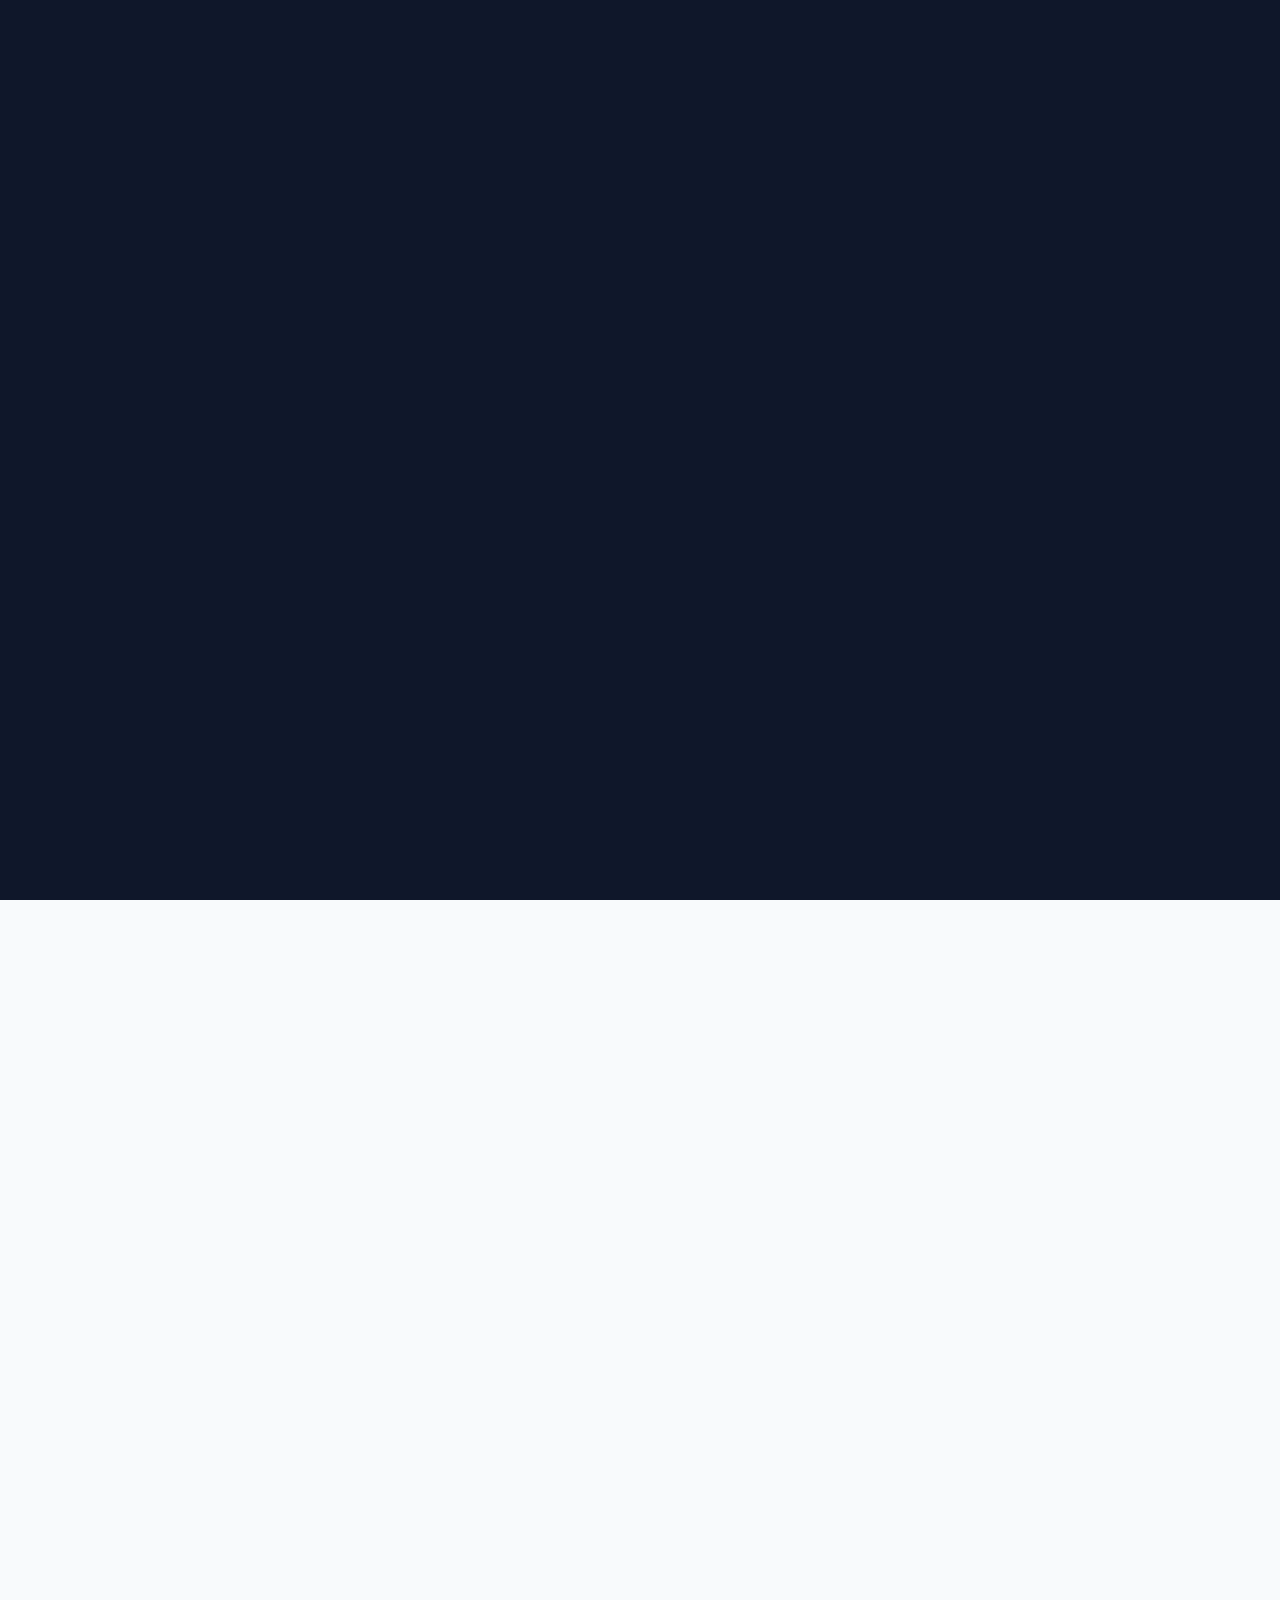
==== commit 3317725c: "Update index.html" ====
--- a/index.html
+++ b/index.html
@@ -113,18 +113,20 @@
 
 
 
-  <section class="section">
-    <div class="section-header">
-      <h2 id="browseTitle"></h2>
-      <a href="categories.html" id="viewAll" style="color:var(--primary-600);font-weight:600"></a>
-    </div>
-    <div class="chips" id="homeCats"></div>
-  </section>
-
   <section class="section" id="latestSec">
     <div class="section-header">
       <h2 id="latestTitle"></h2>
-      <div class="chips" id="filters"></div>
+      <div class="sort-wrap" id="sortWrap">
+        <button type="button" class="sort-btn" id="sortBtn" onclick="toggleSortMenu(event)" aria-haspopup="listbox" aria-expanded="false">
+          <span id="sortLabel">الأحدث</span>
+          <svg class="sort-chevron" viewBox="0 0 24 24" width="16" height="16" fill="none" stroke="currentColor" stroke-width="2.2" stroke-linecap="round" stroke-linejoin="round" aria-hidden="true"><path d="M6 9l6 6 6-6"/></svg>
+        </button>
+        <div class="sort-menu" id="sortMenu" role="listbox" hidden>
+          <button type="button" class="sort-option active" data-sort="newest" onclick="setHomeSort('newest', this)">الأحدث</button>
+          <button type="button" class="sort-option" data-sort="oldest" onclick="setHomeSort('oldest', this)">الأقدم</button>
+          <button type="button" class="sort-option" data-sort="popular" onclick="setHomeSort('popular', this)">الأشهر</button>
+        </div>
+      </div>
     </div>
     <div class="podcast-grid" id="grid"></div>
   </section>
--- a/css/style.css
+++ b/css/style.css
@@ -1146,7 +1146,7 @@
   height: 100%;
   border-radius: 50%;
   overflow: hidden;
-  background: linear-gradient(160deg, #fff7ed 0%, #ffedd5 40%, #fed7aa 100%);
+  background: #fafbfc;
   box-shadow:
     0 20px 50px rgba(15, 23, 42, 0.12),
     0 0 0 6px rgba(255, 255, 255, 0.9),
@@ -1175,8 +1175,8 @@
   height: 42%;
   background: linear-gradient(
     to top,
-    rgba(15, 23, 42, 0.22) 0%,
-    rgba(15, 23, 42, 0.08) 35%,
+    rgba(15, 23, 42, 0.16) 0%,
+    rgba(15, 23, 42, 0.06) 40%,
     transparent 100%
   );
   border-radius: 0 0 50% 50%;
@@ -1876,3 +1876,713 @@
   .stat-num { font-size: 1.05rem; }
   .stat-label { font-size: 0.58rem; line-height: 1.25; }
 }
+
+/* ===== Theme Toggle Button (chip/pill style) ===== */
+.theme-toggle {
+  display: inline-flex;
+  align-items: center;
+  justify-content: center;
+  width: 36px;
+  height: 36px;
+  padding: 0;
+  border-radius: 999px;
+  border: 1px solid rgba(226, 232, 240, 0.9);
+  background: rgba(241, 245, 249, 0.9);
+  color: #475569;
+  cursor: pointer;
+  flex-shrink: 0;
+  transition: 0.2s;
+  font-family: inherit;
+}
+.theme-toggle:hover {
+  background: var(--primary-50);
+  border-color: var(--primary-400);
+  color: var(--primary-700);
+  transform: scale(1.05);
+}
+.theme-toggle svg {
+  display: block;
+  pointer-events: none;
+}
+
+/* ===== Dark Mode (matches reference navbar + sections) ===== */
+[data-theme="dark"] {
+  color-scheme: dark;
+}
+
+[data-theme="dark"] body {
+  background: #0b1220;
+  color: #e2e8f0;
+}
+
+/* Navbar — solid dark pill like the reference */
+[data-theme="dark"] .nav-inner {
+  background: #0f172a;
+  border: 1px solid rgba(51, 65, 85, 0.55);
+  box-shadow: 0 10px 36px rgba(0, 0, 0, 0.45), inset 0 1px 0 rgba(255,255,255,0.04);
+  backdrop-filter: blur(20px);
+  -webkit-backdrop-filter: blur(20px);
+}
+
+[data-theme="dark"] .nav-links a {
+  color: #94a3b8;
+}
+[data-theme="dark"] .nav-links a:hover {
+  color: #fdba74;
+  background: rgba(249, 115, 22, 0.12);
+}
+[data-theme="dark"] .nav-links a.active {
+  color: #fff7ed;
+  background: #9a3412;
+  font-weight: 700;
+}
+
+[data-theme="dark"] .nav-search {
+  background: rgba(30, 41, 59, 0.9);
+  border: 1px solid rgba(51, 65, 85, 0.8);
+}
+[data-theme="dark"] .nav-search input {
+  color: #e2e8f0;
+}
+[data-theme="dark"] .nav-search input::placeholder {
+  color: #64748b;
+}
+[data-theme="dark"] .nav-search span {
+  color: #64748b;
+  background: rgba(51, 65, 85, 0.85);
+}
+
+[data-theme="dark"] .btn-ghost {
+  color: #cbd5e1;
+  background: transparent;
+}
+[data-theme="dark"] .btn-ghost:hover {
+  background: rgba(51, 65, 85, 0.7);
+  color: #fdba74;
+}
+
+/* Theme toggle — circular sun/moon like reference */
+[data-theme="dark"] .theme-toggle {
+  background: rgba(30, 41, 59, 0.95);
+  border: 1px solid rgba(71, 85, 105, 0.8);
+  color: #fbbf24;
+}
+[data-theme="dark"] .theme-toggle:hover {
+  background: rgba(249, 115, 22, 0.18);
+  border-color: #f97316;
+  color: #fde68a;
+}
+
+[data-theme="dark"] .mobile-menu-btn {
+  color: #94a3b8;
+}
+
+[data-theme="dark"] .avatar-btn {
+  border-color: rgba(51, 65, 85, 0.9);
+}
+
+[data-theme="dark"] .avatar-dropdown {
+  background: #1e293b;
+  border: 1px solid #334155;
+  box-shadow: 0 12px 40px rgba(0,0,0,0.55);
+}
+[data-theme="dark"] .avatar-dd-header {
+  border-bottom-color: #334155;
+}
+[data-theme="dark"] .avatar-dd-name {
+  color: #f1f5f9;
+}
+[data-theme="dark"] .avatar-dd-email {
+  color: #94a3b8;
+}
+[data-theme="dark"] .avatar-dd-item {
+  color: #cbd5e1;
+}
+[data-theme="dark"] .avatar-dd-item:hover {
+  background: rgba(51, 65, 85, 0.65);
+  color: #fb923c;
+}
+
+/* Sections & chips — dark pills like reference bottom bar */
+[data-theme="dark"] .section {
+  background: transparent;
+}
+[data-theme="dark"] .section-header h2 {
+  color: #f1f5f9;
+}
+
+[data-theme="dark"] .chip {
+  background: #1e293b;
+  color: #cbd5e1;
+  border: 1px solid #334155;
+}
+[data-theme="dark"] .chip:hover,
+[data-theme="dark"] .chip.active {
+  background: #9a3412;
+  color: #fff7ed;
+  border-color: #9a3412;
+}
+[data-theme="dark"] .chip-outline {
+  background: #1e293b;
+  border-color: #334155;
+  color: #cbd5e1;
+}
+[data-theme="dark"] .chip-outline:hover,
+[data-theme="dark"] .chip-outline.active {
+  border-color: #c2410c;
+  background: rgba(154, 52, 18, 0.2);
+  color: #fdba74;
+}
+
+[data-theme="dark"] .card {
+  background: #1e293b;
+  border-color: #334155;
+  box-shadow: 0 1px 3px rgba(0,0,0,0.25);
+}
+[data-theme="dark"] .card:hover {
+  box-shadow: 0 20px 40px rgba(0,0,0,0.45);
+  border-color: #475569;
+}
+[data-theme="dark"] .card-title {
+  color: #f1f5f9;
+}
+[data-theme="dark"] .card:hover .card-title {
+  color: #fdba74;
+}
+[data-theme="dark"] .card-meta {
+  color: #94a3b8;
+}
+
+[data-theme="dark"] .stats {
+  background: #0b1220;
+  border-bottom-color: #1e293b;
+}
+[data-theme="dark"] .stat-card {
+  background: #1e293b;
+  border-color: #334155;
+  box-shadow: 0 4px 16px rgba(0,0,0,0.25);
+}
+[data-theme="dark"] .stat-card:hover {
+  border-color: #f97316;
+  box-shadow: 0 12px 32px rgba(0,0,0,0.4);
+}
+[data-theme="dark"] .stat-num {
+  color: #f1f5f9;
+}
+[data-theme="dark"] .stat-label {
+  color: #94a3b8;
+}
+
+[data-theme="dark"] .cta {
+  background: linear-gradient(135deg, #7c2d12 0%, #c2410c 40%, #f97316 100%);
+}
+
+[data-theme="dark"] .footer {
+  background: #020617;
+  color: #94a3b8;
+}
+[data-theme="dark"] .footer h4 {
+  color: #f1f5f9;
+}
+[data-theme="dark"] .footer-bottom {
+  border-top-color: #1e293b;
+}
+
+[data-theme="dark"] .modal {
+  background: #1e293b;
+  color: #e2e8f0;
+  border: 1px solid #334155;
+}
+[data-theme="dark"] .modal h2 {
+  color: #f1f5f9;
+}
+[data-theme="dark"] .modal p,
+[data-theme="dark"] .form-group label {
+  color: #94a3b8;
+}
+[data-theme="dark"] .form-group input {
+  background: #0f172a;
+  border-color: #334155;
+  color: #e2e8f0;
+}
+[data-theme="dark"] .form-group input:focus {
+  border-color: var(--primary-500);
+}
+
+[data-theme="dark"] .modal-overlay {
+  background: rgba(0, 0, 0, 0.72);
+}
+
+@media (max-width: 768px) {
+  [data-theme="dark"] .nav-links.open {
+    background: #0f172a;
+    border-color: #334155;
+  }
+  [data-theme="dark"] .nav-links.open a {
+    color: #cbd5e1;
+  }
+}
+
+/* Hero search in dark mode */
+[data-theme="dark"] .modern-search {
+  background: #0f172a;
+  border: 1px solid #334155;
+  box-shadow: 0 12px 32px rgba(0,0,0,0.35);
+}
+[data-theme="dark"] .modern-search input {
+  color: #e2e8f0;
+}
+[data-theme="dark"] .modern-search input::placeholder {
+  color: #64748b;
+}
+
+[data-theme="dark"] .player-page,
+[data-theme="dark"] .page-content {
+  background: #0b1220;
+}
+
+[data-theme="dark"] a[style*="color:var(--primary-600)"] {
+  color: #fb923c !important;
+}
+
+/* Hero stays readable; soften text on dark page bg */
+[data-theme="dark"] .hero-modern {
+  background: linear-gradient(180deg, #0b1220 0%, #111827 40%, #0f172a 100%);
+}
+[data-theme="dark"] .hero-modern h1 {
+  color: #f8fafc;
+}
+[data-theme="dark"] .hero-modern h1 span {
+  color: #fb923c;
+}
+[data-theme="dark"] .hero-modern p {
+  color: #94a3b8;
+}
+[data-theme="dark"] .hero-modern .hero-badges span {
+  background: rgba(30, 41, 59, 0.85);
+  color: #cbd5e1;
+  border: 1px solid #334155;
+}
+[data-theme="dark"] .hero-eyebrow {
+  background: rgba(154, 52, 18, 0.25);
+  color: #fdba74;
+  border: 1px solid rgba(194, 65, 12, 0.35);
+}
+[data-theme="dark"] .mini-stat strong {
+  color: #f1f5f9;
+}
+[data-theme="dark"] .mini-stat span {
+  color: #94a3b8;
+}
+[data-theme="dark"] .mini-stat-divider {
+  background: #334155;
+}
+
+/* ===== Dark Mode — full coverage (no white leftovers) ===== */
+[data-theme="dark"] body,
+[data-theme="dark"] html {
+  background: #0b1220 !important;
+  color: #e2e8f0;
+}
+
+/* Hero full dark */
+[data-theme="dark"] .hero-modern {
+  background: #0b1220 !important;
+  color: #e2e8f0;
+}
+[data-theme="dark"] .hero-modern h1 {
+  color: #f8fafc !important;
+}
+[data-theme="dark"] .hero-modern h1 span {
+  background: linear-gradient(135deg, #fb923c, #f97316);
+  -webkit-background-clip: text;
+  -webkit-text-fill-color: transparent;
+  background-clip: text;
+}
+[data-theme="dark"] .hero-modern p {
+  color: #94a3b8 !important;
+}
+[data-theme="dark"] .hero-eyebrow {
+  background: rgba(154, 52, 18, 0.3) !important;
+  color: #fdba74 !important;
+  border-color: rgba(194, 65, 12, 0.4) !important;
+}
+[data-theme="dark"] .modern-search {
+  background: #1e293b !important;
+  border-color: #334155 !important;
+}
+[data-theme="dark"] .modern-search input {
+  color: #e2e8f0 !important;
+  background: transparent !important;
+}
+[data-theme="dark"] .modern-search input::placeholder {
+  color: #64748b !important;
+}
+[data-theme="dark"] .hero-modern .hero-badges span {
+  background: #1e293b !important;
+  color: #cbd5e1 !important;
+  border: 1px solid #334155;
+}
+[data-theme="dark"] .hero-mini-stats {
+  color: #e2e8f0;
+}
+[data-theme="dark"] .mini-stat strong {
+  color: #f1f5f9 !important;
+}
+[data-theme="dark"] .mini-stat span {
+  color: #94a3b8 !important;
+}
+[data-theme="dark"] .mini-stat-divider {
+  background: #334155 !important;
+}
+
+/* Float cards on hero */
+[data-theme="dark"] .float-card {
+  background: #1e293b !important;
+  border-color: #334155 !important;
+  box-shadow: 0 8px 28px rgba(0,0,0,0.35) !important;
+}
+[data-theme="dark"] .float-card .fc-text strong {
+  color: #f1f5f9 !important;
+}
+[data-theme="dark"] .float-card .fc-text small {
+  color: #94a3b8 !important;
+}
+[data-theme="dark"] .float-pill {
+  background: #1e293b !important;
+  box-shadow: 0 6px 20px rgba(0,0,0,0.3) !important;
+  color: #fb923c;
+}
+
+/* Host circle — بدون مربع خلف الصورة */
+[data-theme="dark"] .host-circle-wrap {
+  background: transparent !important;
+}
+[data-theme="dark"] .host-circle-ring {
+  border-color: rgba(249, 115, 22, 0.3) !important;
+  background: radial-gradient(circle, rgba(249,115,22,0.1) 0%, transparent 70%) !important;
+}
+
+/* Sections background */
+[data-theme="dark"] .section {
+  background: #0b1220 !important;
+}
+[data-theme="dark"] .section-header h2,
+[data-theme="dark"] .section-header a {
+  color: #f1f5f9 !important;
+}
+
+/* Old hero (if used) */
+[data-theme="dark"] .hero {
+  background: linear-gradient(135deg, #7c2d12 0%, #c2410c 40%, #f97316 100%);
+}
+
+/* Search box (old) */
+[data-theme="dark"] .search-box {
+  background: #1e293b !important;
+}
+[data-theme="dark"] .search-box input {
+  color: #e2e8f0 !important;
+  background: transparent !important;
+}
+
+/* Stats */
+[data-theme="dark"] .stats {
+  background: #0b1220 !important;
+  border-bottom-color: #1e293b !important;
+}
+[data-theme="dark"] .stat-card {
+  background: #1e293b !important;
+  border-color: #334155 !important;
+}
+[data-theme="dark"] .stat-num { color: #f1f5f9 !important; }
+[data-theme="dark"] .stat-label { color: #94a3b8 !important; }
+
+/* Cards */
+[data-theme="dark"] .card {
+  background: #1e293b !important;
+  border-color: #334155 !important;
+}
+[data-theme="dark"] .card-title { color: #f1f5f9 !important; }
+[data-theme="dark"] .card-meta { color: #94a3b8 !important; }
+[data-theme="dark"] .card-body { color: #e2e8f0; }
+
+/* Chips */
+[data-theme="dark"] .chip {
+  background: #1e293b !important;
+  color: #cbd5e1 !important;
+  border: 1px solid #334155 !important;
+}
+[data-theme="dark"] .chip:hover,
+[data-theme="dark"] .chip.active {
+  background: #9a3412 !important;
+  color: #fff7ed !important;
+  border-color: #9a3412 !important;
+}
+
+/* Buttons */
+[data-theme="dark"] .btn-ghost {
+  color: #cbd5e1 !important;
+}
+[data-theme="dark"] .btn-ghost:hover {
+  background: #1e293b !important;
+  color: #fdba74 !important;
+}
+[data-theme="dark"] .btn-outline {
+  background: #1e293b !important;
+  border-color: #334155 !important;
+  color: #e2e8f0 !important;
+}
+[data-theme="dark"] .btn-outline:hover {
+  background: #334155 !important;
+}
+
+/* Modal */
+[data-theme="dark"] .modal {
+  background: #1e293b !important;
+  color: #e2e8f0 !important;
+  border-color: #334155 !important;
+}
+[data-theme="dark"] .modal h2 { color: #f1f5f9 !important; }
+[data-theme="dark"] .modal p { color: #94a3b8 !important; }
+[data-theme="dark"] .form-group label { color: #94a3b8 !important; }
+[data-theme="dark"] .form-group input,
+[data-theme="dark"] .form-group textarea,
+[data-theme="dark"] .form-group select {
+  background: #0f172a !important;
+  border-color: #334155 !important;
+  color: #e2e8f0 !important;
+}
+
+/* Avatar dropdown */
+[data-theme="dark"] .avatar-dropdown {
+  background: #1e293b !important;
+  border-color: #334155 !important;
+}
+[data-theme="dark"] .avatar-dd-item:hover {
+  background: #0f172a !important;
+}
+
+/* Mobile nav */
+[data-theme="dark"] .nav-links.open {
+  background: #0f172a !important;
+  border-color: #334155 !important;
+}
+
+/* About page */
+[data-theme="dark"] .about-hero h1 { color: #f1f5f9 !important; }
+[data-theme="dark"] .about-lead { color: #94a3b8 !important; }
+[data-theme="dark"] .about-icon {
+  background: rgba(154, 52, 18, 0.25) !important;
+  color: #fb923c !important;
+}
+[data-theme="dark"] .about-card,
+[data-theme="dark"] .about-feature,
+[data-theme="dark"] .about-features > * {
+  background: #1e293b !important;
+  border-color: #334155 !important;
+  color: #e2e8f0 !important;
+}
+[data-theme="dark"] .about-card-icon.orange,
+[data-theme="dark"] .about-card-icon {
+  background: rgba(154, 52, 18, 0.25) !important;
+  color: #fb923c !important;
+}
+
+/* Login page */
+[data-theme="dark"] .login-page {
+  background: #0b1220 !important;
+}
+[data-theme="dark"] .login-card {
+  background: #1e293b !important;
+  border-color: #334155 !important;
+  box-shadow: 0 20px 50px rgba(0,0,0,0.4) !important;
+}
+[data-theme="dark"] .login-card h1 { color: #f1f5f9 !important; }
+[data-theme="dark"] .login-card p { color: #94a3b8 !important; }
+[data-theme="dark"] .login-back { color: #94a3b8 !important; }
+[data-theme="dark"] .login-back:hover { color: #fb923c !important; }
+[data-theme="dark"] .auth-error {
+  background: rgba(185, 28, 28, 0.2) !important;
+  color: #fca5a5 !important;
+}
+
+/* My episodes / history */
+[data-theme="dark"] .my-section {
+  background: transparent;
+}
+[data-theme="dark"] .history-item {
+  background: #1e293b !important;
+  border-color: #334155 !important;
+  color: #e2e8f0 !important;
+}
+[data-theme="dark"] .history-item:hover {
+  border-color: #f97316 !important;
+  box-shadow: 0 4px 16px rgba(249, 115, 22, 0.2) !important;
+}
+[data-theme="dark"] .history-thumb {
+  background: #0f172a !important;
+}
+
+/* Profile / generic white cards */
+[data-theme="dark"] .profile-card,
+[data-theme="dark"] .profile-section,
+[data-theme="dark"] .content-card,
+[data-theme="dark"] .empty-state,
+[data-theme="dark"] .cat-card {
+  background: #1e293b !important;
+  border-color: #334155 !important;
+  color: #e2e8f0 !important;
+}
+
+/* Footer */
+[data-theme="dark"] .footer {
+  background: #020617 !important;
+  color: #94a3b8 !important;
+}
+[data-theme="dark"] .footer h4 { color: #f1f5f9 !important; }
+[data-theme="dark"] .footer-bottom {
+  border-top-color: #1e293b !important;
+}
+
+/* CTA */
+[data-theme="dark"] .cta {
+  background: linear-gradient(135deg, #7c2d12 0%, #c2410c 40%, #f97316 100%) !important;
+}
+
+/* Catch-all for leftover white boxes */
+[data-theme="dark"] [style*="background: white"],
+[data-theme="dark"] [style*="background:#fff"],
+[data-theme="dark"] [style*="background: #fff"],
+[data-theme="dark"] [style*="background:#ffffff"],
+[data-theme="dark"] [style*="background: #ffffff"] {
+  background: #1e293b !important;
+}
+
+/* Categories page / filters */
+[data-theme="dark"] .filters,
+[data-theme="dark"] .cat-grid,
+[data-theme="dark"] .page-header {
+  background: transparent !important;
+  color: #e2e8f0;
+}
+[data-theme="dark"] .page-header h1,
+[data-theme="dark"] .page-header h2 {
+  color: #f1f5f9 !important;
+}
+
+/* Podcast player page */
+[data-theme="dark"] .player-page,
+[data-theme="dark"] .page-content,
+[data-theme="dark"] .podcast-detail {
+  background: #0b1220 !important;
+  color: #e2e8f0;
+}
+[data-theme="dark"] .player-info h1,
+[data-theme="dark"] .player-info h2 {
+  color: #f1f5f9 !important;
+}
+[data-theme="dark"] .player-info p {
+  color: #94a3b8 !important;
+}
+
+/* Stats modal */
+[data-theme="dark"] .stats-modal {
+  background: #1e293b !important;
+}
+[data-theme="dark"] .stats-subtitle {
+  color: #f1f5f9 !important;
+}
+[data-theme="dark"] .stats-countries {
+  color: #cbd5e1;
+}
+
+/* Site loader / any remaining panels */
+[data-theme="dark"] .site-loader {
+  background: #0b1220 !important;
+}
+
+/* Host circle — دائرة فقط بدون مربع */
+[data-theme="dark"] .host-circle {
+  background: transparent !important;
+  box-shadow:
+    0 16px 40px rgba(0, 0, 0, 0.35),
+    0 0 0 3px rgba(249, 115, 22, 0.22) !important;
+}
+[data-theme="dark"] .host-circle-fade {
+  background: linear-gradient(
+    to top,
+    rgba(11, 18, 32, 0.45) 0%,
+    rgba(11, 18, 32, 0.12) 40%,
+    transparent 100%
+  ) !important;
+}
+
+/* Orbs softer on dark */
+[data-theme="dark"] .orb-1 {
+  background: rgba(249, 115, 22, 0.12) !important;
+}
+[data-theme="dark"] .orb-2 {
+  background: rgba(251, 146, 60, 0.08) !important;
+}
+[data-theme="dark"] .orb-3 {
+  background: rgba(234, 88, 12, 0.06) !important;
+}
+
+/* ===== Pinned / الأشهر card — بارز وبارز للأمام ===== */
+.card-pinned {
+  position: relative;
+  z-index: 2;
+  transform: scale(1.04) translateY(-6px);
+  box-shadow:
+    0 16px 40px rgba(15, 23, 42, 0.16),
+    0 0 0 2px rgba(249, 115, 22, 0.45);
+  border-color: rgba(249, 115, 22, 0.35);
+}
+.card-pinned:hover {
+  transform: scale(1.06) translateY(-10px);
+  box-shadow:
+    0 24px 48px rgba(15, 23, 42, 0.2),
+    0 0 0 2px rgba(249, 115, 22, 0.55);
+}
+.card-pin {
+  position: absolute;
+  top: 10px;
+  right: 10px;
+  z-index: 4;
+  background: linear-gradient(135deg, #ea580c, #f97316);
+  color: #fff;
+  font-size: 0.7rem;
+  font-weight: 800;
+  padding: 0.28rem 0.65rem;
+  border-radius: 999px;
+  box-shadow: 0 4px 12px rgba(234, 88, 12, 0.4);
+  letter-spacing: 0.02em;
+  pointer-events: none;
+}
+body.ltr .card-pin {
+  right: auto;
+  left: 10px;
+}
+
+[data-theme="dark"] .card-pinned {
+  box-shadow:
+    0 16px 40px rgba(0, 0, 0, 0.45),
+    0 0 0 2px rgba(249, 115, 22, 0.5);
+  border-color: rgba(249, 115, 22, 0.4);
+}
+[data-theme="dark"] .card-pinned:hover {
+  box-shadow:
+    0 24px 48px rgba(0, 0, 0, 0.55),
+    0 0 0 2px rgba(249, 115, 22, 0.65);
+}
+
+/* في الشبكة: الكارت المثبت يأخذ مساحة أوضح قليلاً */
+@media (min-width: 640px) {
+  .podcast-grid .card-pinned {
+    transform: scale(1.05) translateY(-8px);
+  }
+  .podcast-grid .card-pinned:hover {
+    transform: scale(1.07) translateY(-12px);
+  }
+}
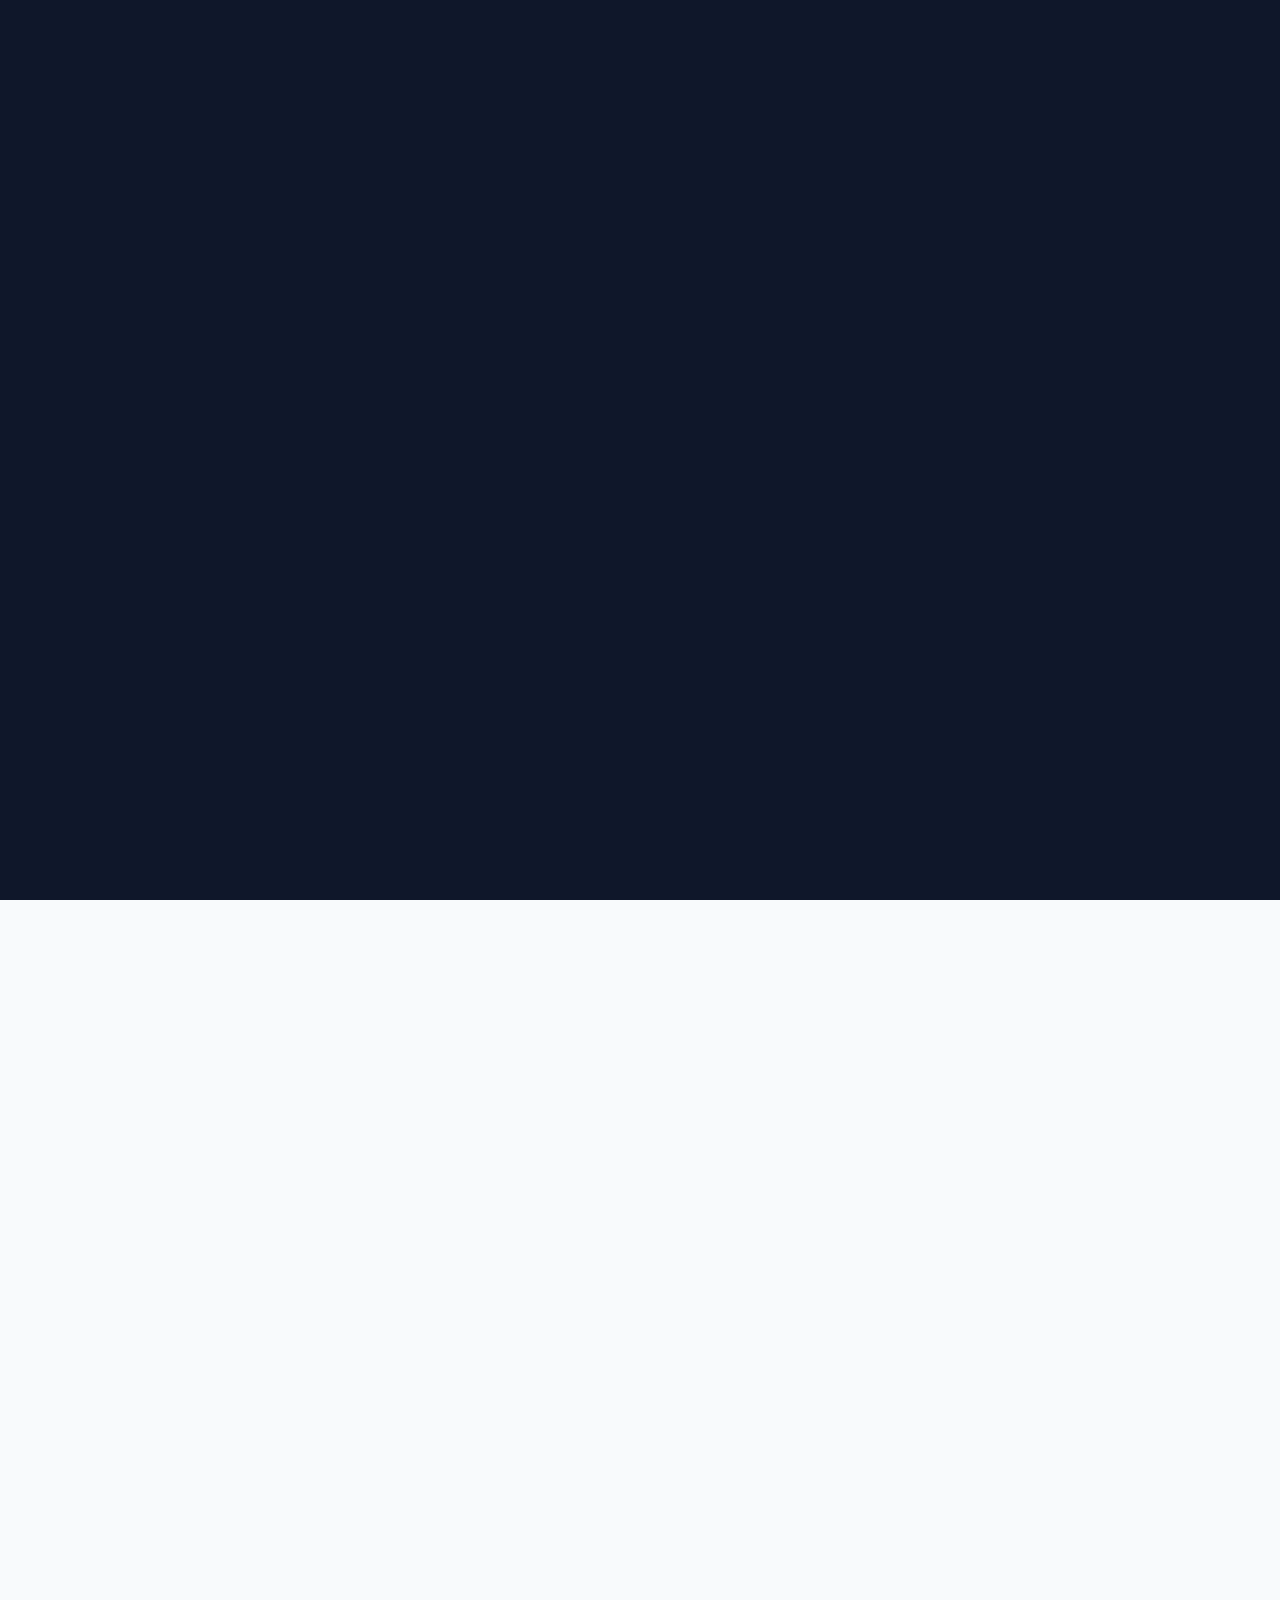
==== commit 01febc12: "Update index.html" ====
--- a/index.html
+++ b/index.html
@@ -114,19 +114,22 @@
 
 
   <section class="section" id="latestSec">
-    <div class="section-header">
-      <h2 id="latestTitle"></h2>
-      <div class="sort-wrap" id="sortWrap">
-        <button type="button" class="sort-btn" id="sortBtn" onclick="toggleSortMenu(event)" aria-haspopup="listbox" aria-expanded="false">
-          <span id="sortLabel">الأحدث</span>
-          <svg class="sort-chevron" viewBox="0 0 24 24" width="16" height="16" fill="none" stroke="currentColor" stroke-width="2.2" stroke-linecap="round" stroke-linejoin="round" aria-hidden="true"><path d="M6 9l6 6 6-6"/></svg>
-        </button>
-        <div class="sort-menu" id="sortMenu" role="listbox" hidden>
-          <button type="button" class="sort-option active" data-sort="newest" onclick="setHomeSort('newest', this)">الأحدث</button>
-          <button type="button" class="sort-option" data-sort="oldest" onclick="setHomeSort('oldest', this)">الأقدم</button>
-          <button type="button" class="sort-option" data-sort="popular" onclick="setHomeSort('popular', this)">الأشهر</button>
+    <div class="section-header section-header-latest">
+      <div class="latest-title-side">
+        <h2 id="latestTitle"></h2>
+        <div class="sort-wrap" id="sortWrap">
+          <button type="button" class="sort-btn" id="sortBtn" onclick="toggleSortMenu(event)" aria-haspopup="listbox" aria-expanded="false">
+            <span id="sortLabel">الأحدث</span>
+            <svg class="sort-chevron" viewBox="0 0 24 24" width="16" height="16" fill="none" stroke="currentColor" stroke-width="2.2" stroke-linecap="round" stroke-linejoin="round" aria-hidden="true"><path d="M6 9l6 6 6-6"/></svg>
+          </button>
+          <div class="sort-menu" id="sortMenu" role="listbox" hidden>
+            <button type="button" class="sort-option active" data-sort="newest" onclick="setHomeSort('newest', this)">الأحدث</button>
+            <button type="button" class="sort-option" data-sort="oldest" onclick="setHomeSort('oldest', this)">الأقدم</button>
+            <button type="button" class="sort-option" data-sort="popular" onclick="setHomeSort('popular', this)">الأشهر</button>
+          </div>
         </div>
       </div>
+      <div class="chips home-cat-chips" id="homeCatFilters"></div>
     </div>
     <div class="podcast-grid" id="grid"></div>
   </section>
--- a/css/style.css
+++ b/css/style.css
@@ -2586,3 +2586,115 @@
     transform: scale(1.07) translateY(-12px);
   }
 }
+
+/* ===== Sort dropdown (مربع جنب أحدث الحلقات) ===== */
+.sort-wrap {
+  position: relative;
+  flex-shrink: 0;
+}
+.sort-btn {
+  display: inline-flex;
+  align-items: center;
+  gap: 0.45rem;
+  min-width: 112px;
+  justify-content: space-between;
+  padding: 0.5rem 0.75rem;
+  border-radius: 10px;
+  border: 1.5px solid #e2e8f0;
+  background: #fff;
+  color: #334155;
+  font-family: inherit;
+  font-weight: 700;
+  font-size: 0.88rem;
+  cursor: pointer;
+  transition: 0.15s;
+  box-shadow: 0 1px 3px rgba(15, 23, 42, 0.04);
+}
+.sort-btn:hover {
+  border-color: #fb923c;
+  color: #c2410c;
+}
+.sort-btn.open {
+  border-color: #f97316;
+  color: #c2410c;
+  box-shadow: 0 0 0 3px rgba(249, 115, 22, 0.12);
+}
+.sort-chevron {
+  flex-shrink: 0;
+  transition: transform 0.2s;
+}
+.sort-btn.open .sort-chevron {
+  transform: rotate(180deg);
+}
+.sort-menu {
+  position: absolute;
+  top: calc(100% + 6px);
+  left: 0;
+  min-width: 100%;
+  background: #fff;
+  border: 1.5px solid #e2e8f0;
+  border-radius: 10px;
+  box-shadow: 0 12px 32px rgba(15, 23, 42, 0.12);
+  padding: 0.35rem;
+  z-index: 40;
+  display: flex;
+  flex-direction: column;
+  gap: 0.15rem;
+}
+body.rtl .sort-menu {
+  left: auto;
+  right: 0;
+}
+.sort-menu[hidden] {
+  display: none !important;
+}
+.sort-option {
+  display: block;
+  width: 100%;
+  text-align: inherit;
+  border: none;
+  background: transparent;
+  padding: 0.55rem 0.75rem;
+  border-radius: 8px;
+  font-family: inherit;
+  font-weight: 600;
+  font-size: 0.88rem;
+  color: #334155;
+  cursor: pointer;
+  transition: 0.15s;
+}
+.sort-option:hover {
+  background: #fff7ed;
+  color: #c2410c;
+}
+.sort-option.active {
+  background: rgba(249, 115, 22, 0.12);
+  color: #c2410c;
+}
+
+[data-theme="dark"] .sort-btn {
+  background: #1e293b;
+  border-color: #334155;
+  color: #e2e8f0;
+}
+[data-theme="dark"] .sort-btn:hover,
+[data-theme="dark"] .sort-btn.open {
+  border-color: #f97316;
+  color: #fdba74;
+}
+[data-theme="dark"] .sort-menu {
+  background: #1e293b;
+  border-color: #334155;
+  box-shadow: 0 12px 32px rgba(0, 0, 0, 0.45);
+}
+[data-theme="dark"] .sort-option {
+  color: #cbd5e1;
+}
+[data-theme="dark"] .sort-option:hover {
+  background: rgba(249, 115, 22, 0.12);
+  color: #fdba74;
+}
+[data-theme="dark"] .sort-option.active {
+  background: rgba(249, 115, 22, 0.18);
+  color: #fdba74;
+}
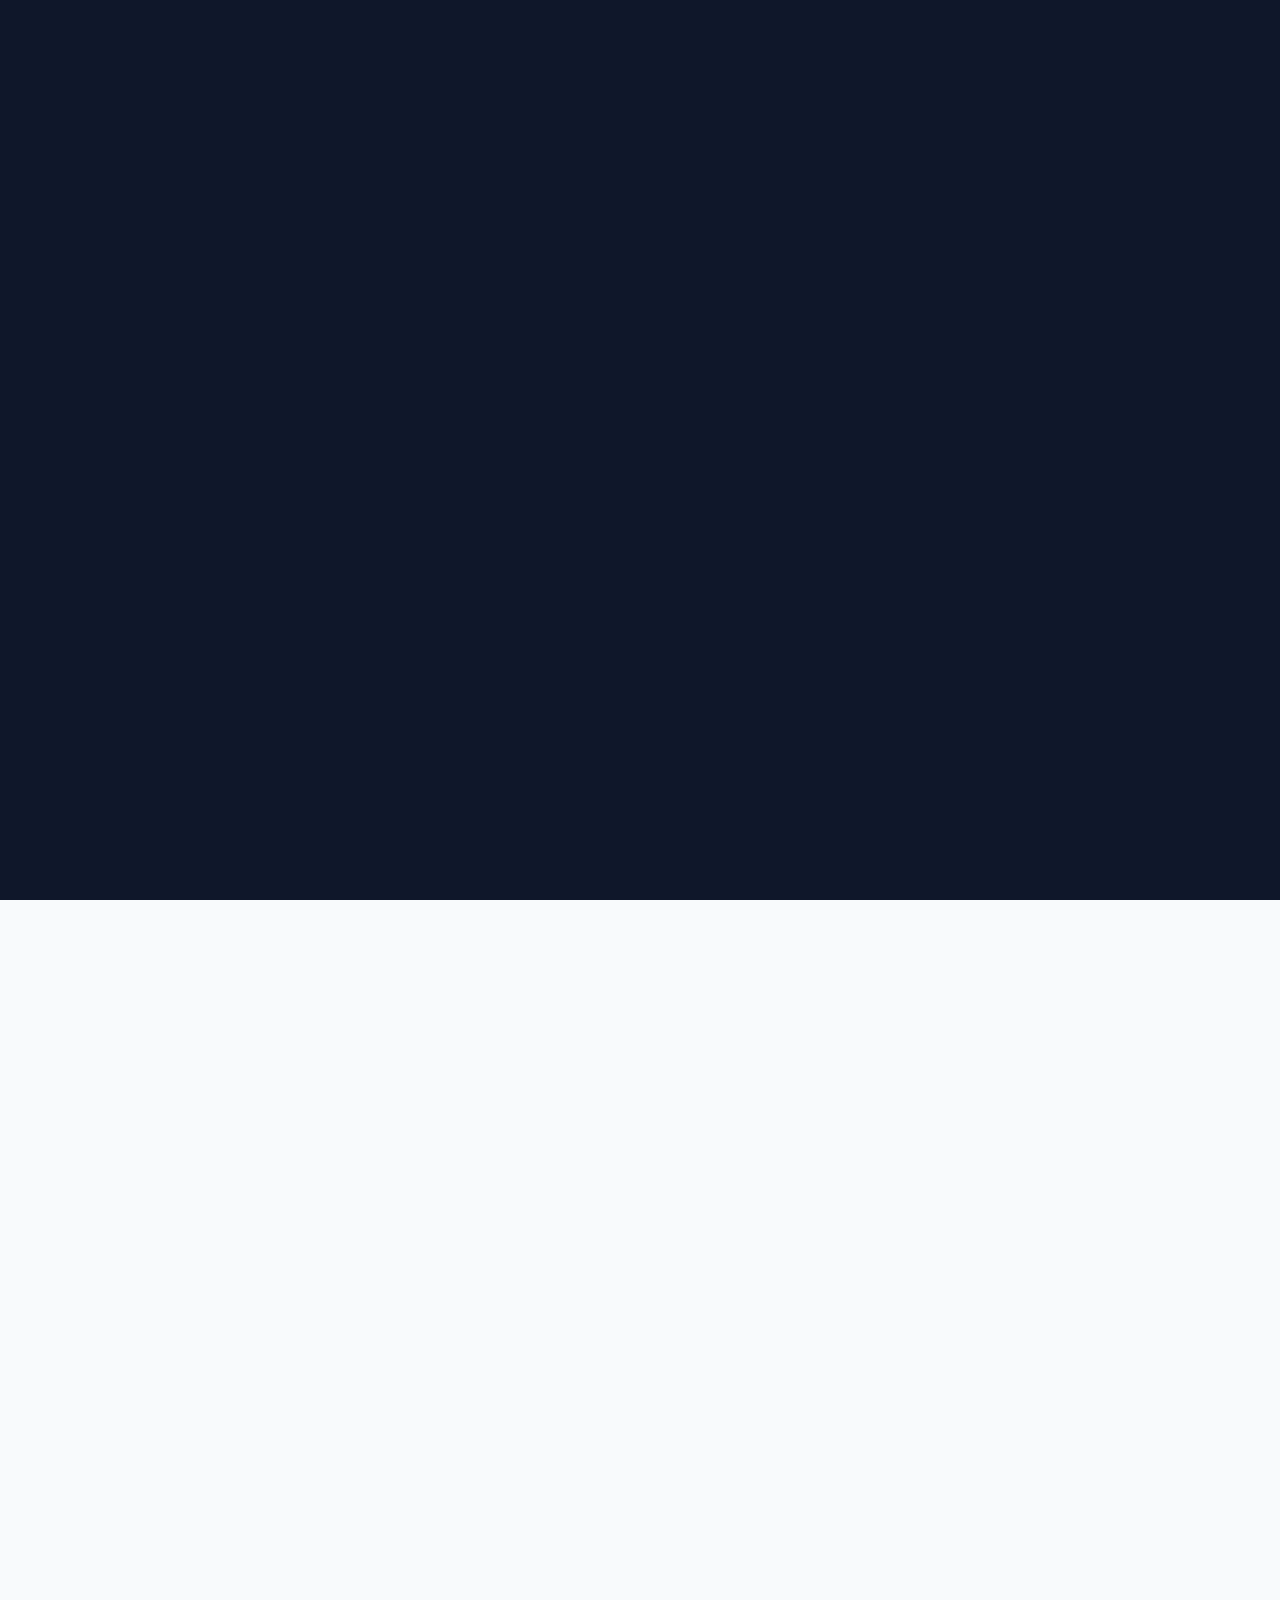
==== commit 85cda373: "Update sort buttons to prevent event propagation" ====
--- a/index.html
+++ b/index.html
@@ -123,9 +123,9 @@
             <svg class="sort-chevron" viewBox="0 0 24 24" width="16" height="16" fill="none" stroke="currentColor" stroke-width="2.2" stroke-linecap="round" stroke-linejoin="round" aria-hidden="true"><path d="M6 9l6 6 6-6"/></svg>
           </button>
           <div class="sort-menu" id="sortMenu" role="listbox" hidden>
-            <button type="button" class="sort-option active" data-sort="newest" onclick="setHomeSort('newest', this)">الأحدث</button>
-            <button type="button" class="sort-option" data-sort="oldest" onclick="setHomeSort('oldest', this)">الأقدم</button>
-            <button type="button" class="sort-option" data-sort="popular" onclick="setHomeSort('popular', this)">الأشهر</button>
+            <button type="button" class="sort-option active" data-sort="newest" onclick="event.stopPropagation(); setHomeSort('newest')">الأحدث</button>
+            <button type="button" class="sort-option" data-sort="oldest" onclick="event.stopPropagation(); setHomeSort('oldest')">الأقدم</button>
+            <button type="button" class="sort-option" data-sort="popular" onclick="event.stopPropagation(); setHomeSort('popular')">الأشهر</button>
           </div>
         </div>
       </div>
--- a/css/style.css
+++ b/css/style.css
@@ -2698,3 +2698,37 @@
   background: rgba(249, 115, 22, 0.18);
   color: #fdba74;
 }
+
+/* ===== Latest section: title + sort | categories opposite side ===== */
+.section-header-latest {
+  display: flex;
+  align-items: center;
+  justify-content: space-between;
+  flex-wrap: wrap;
+  gap: 0.85rem 1.25rem;
+}
+.latest-title-side {
+  display: flex;
+  align-items: center;
+  gap: 0.75rem;
+  flex-wrap: wrap;
+}
+.latest-title-side h2 {
+  margin: 0;
+}
+.home-cat-chips {
+  display: flex;
+  flex-wrap: wrap;
+  gap: 0.45rem;
+  justify-content: flex-end;
+  max-width: 100%;
+}
+@media (max-width: 640px) {
+  .section-header-latest {
+    flex-direction: column;
+    align-items: stretch;
+  }
+  .home-cat-chips {
+    justify-content: flex-start;
+  }
+}
